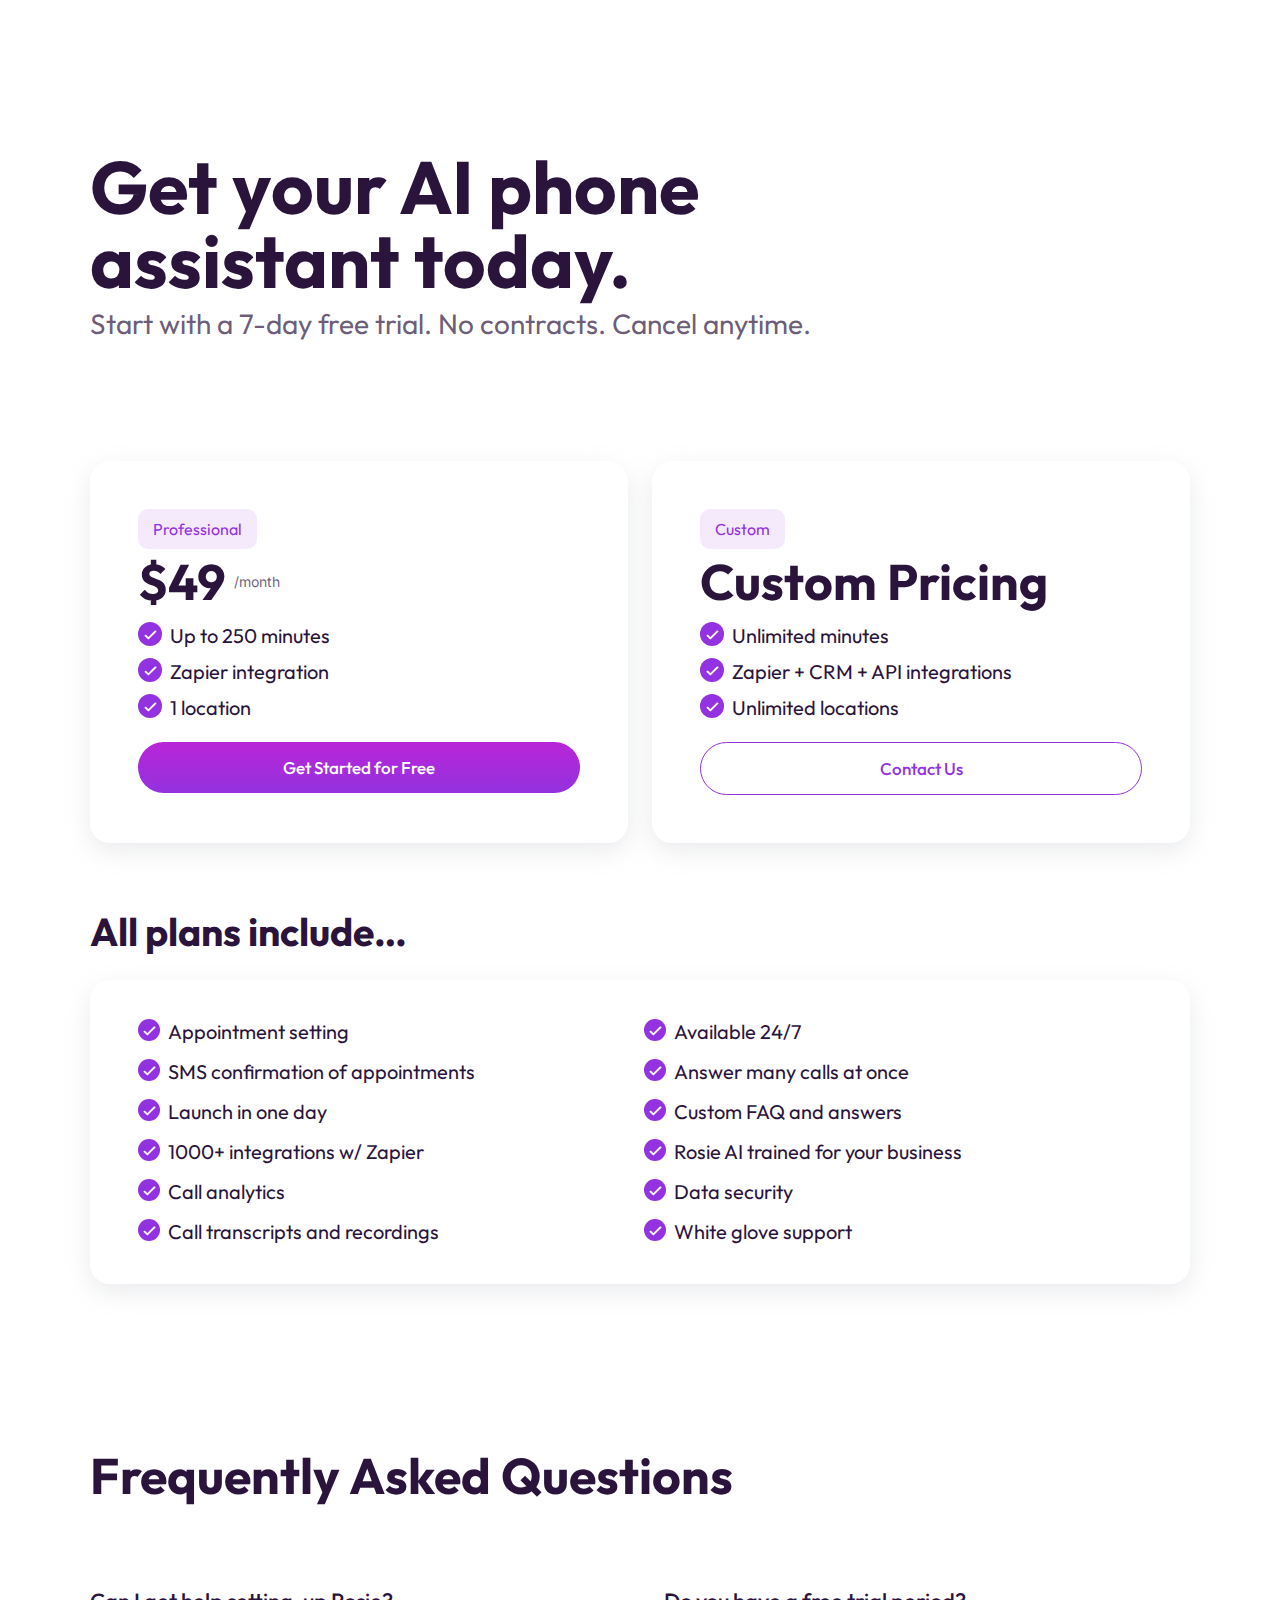
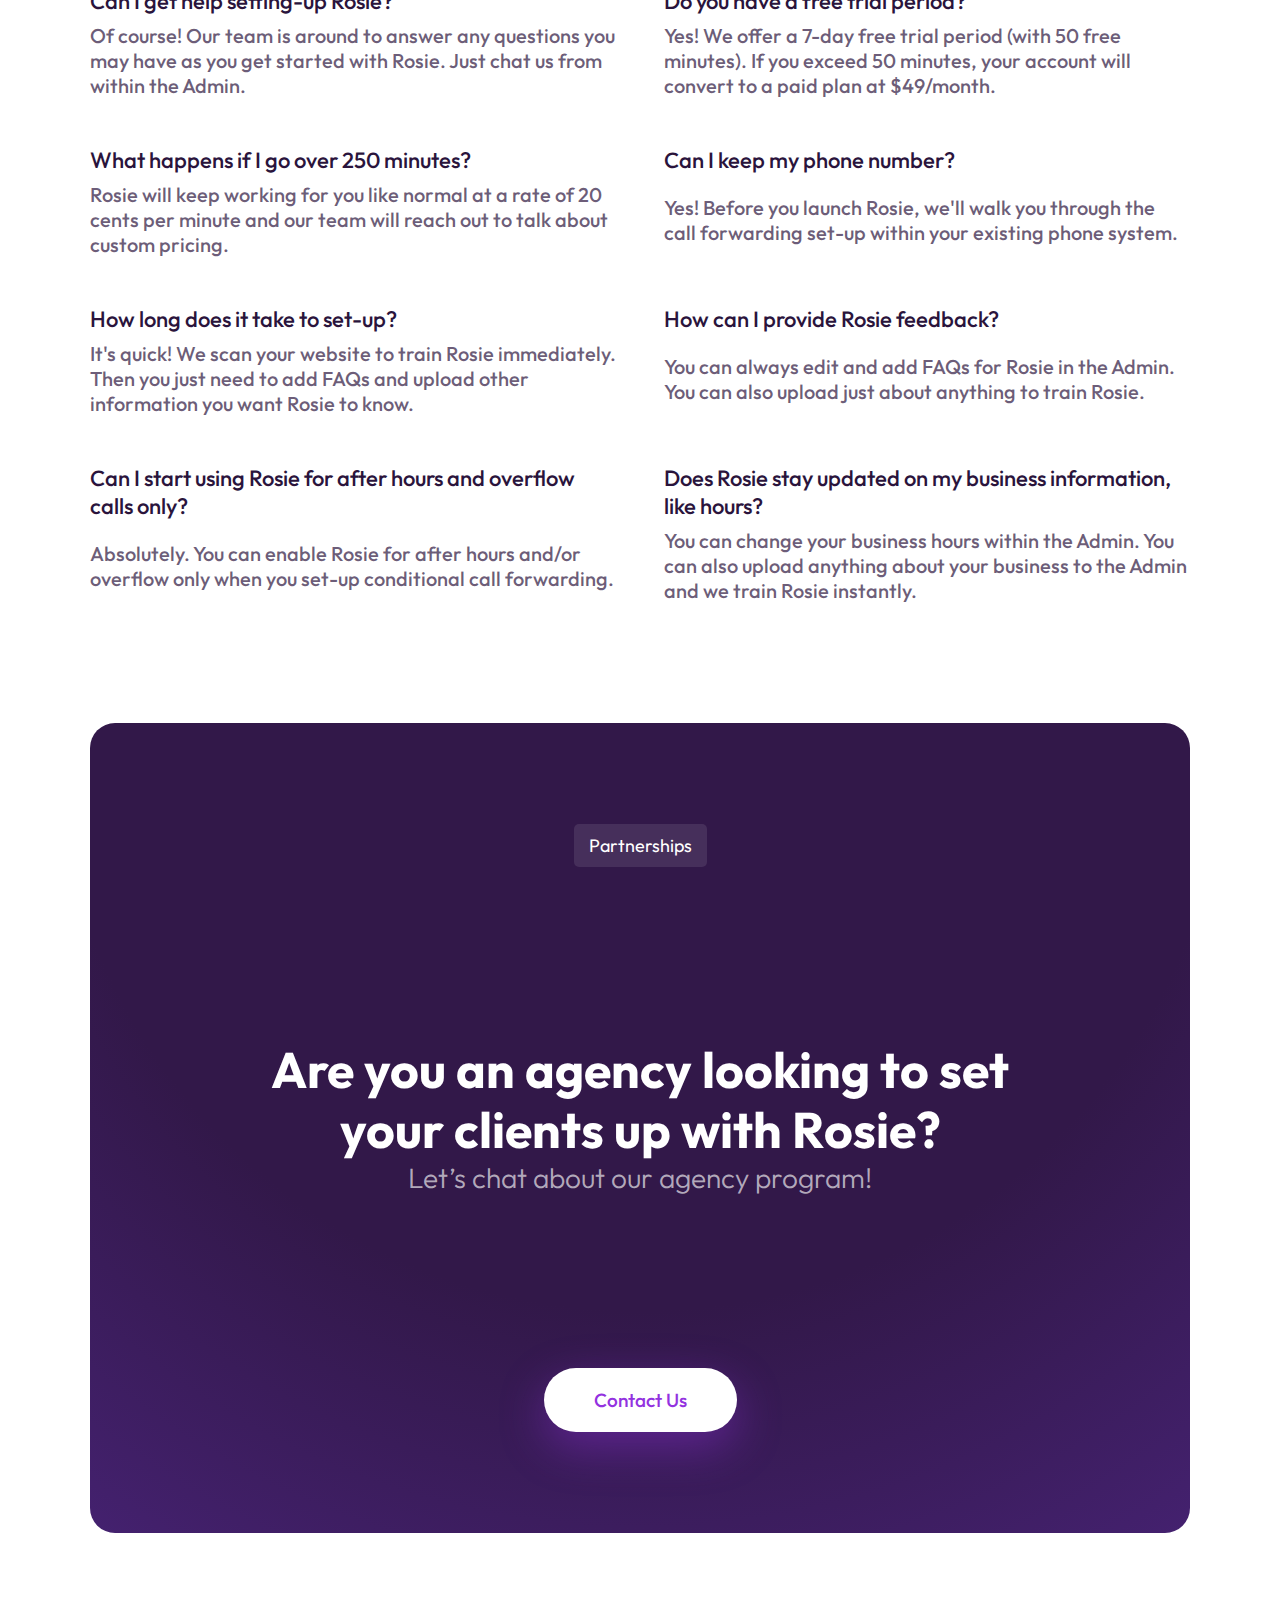
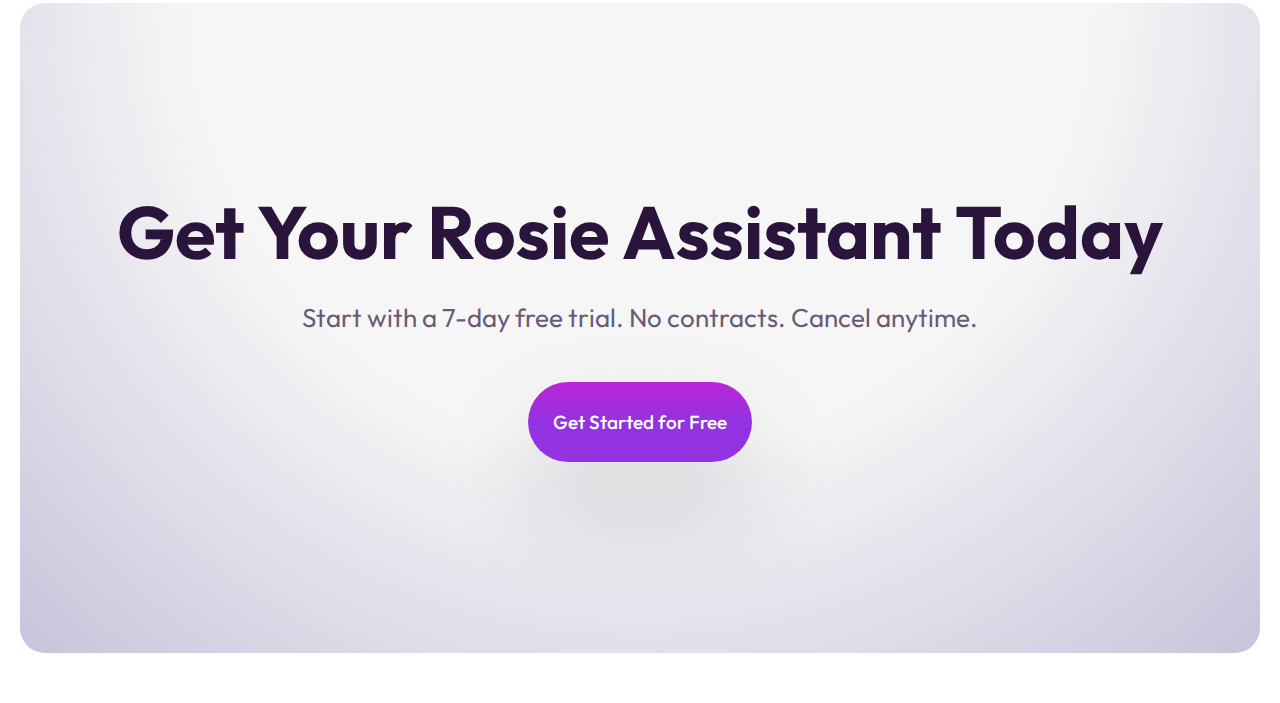
==== index.html @ 85107ce5 "first commit" ====
<!DOCTYPE html>
<html lang="en">
<head>
    <meta charset="UTF-8">
    <meta name="viewport" content="width=device-width, initial-scale=1.0">
    <title>Pricing — Rosie | AI Answering Service for Home Services and Small Businesses</title>
    <link rel="stylesheet" href="style.css">
   <link rel="preconnect" href="https://fonts.googleapis.com">
<link rel="preconnect" href="https://fonts.gstatic.com" crossorigin>
<link href="https://fonts.googleapis.com/css2?family=Inter:ital,opsz,wght@0,14..32,100..900;1,14..32,100..900&family=Outfit:wght@100..900&display=swap" rel="stylesheet">
  <link rel="stylesheet"
  href="https://unpkg.com/boxicons@latest/css/boxicons.min.css">
</head>
<body>
    <section class="section hero-section">
        <div><h3 >Get your AI phone assistant today.</h3>
        <p>Start with a 7-day free trial. No contracts. Cancel anytime.</p></div>
    </section>
    <section class="section pricing-section">
        <div class="price-card-container">
            <div class="price-card">
                <p class="card-title">Professional</p>
                <div class="price-amount">
                    <p>$49</p>
                    <p>/month</p>
                </div>
                <ul>
                    <li><i class='bx bx-check'></i>Up to 250 minutes</li>
                    <li><i class='bx bx-check'></i>Zapier integration</li>
                    <li><i class='bx bx-check'></i>1 location</li>
                   
                </ul>
                <a href="#" class="price-card-link1">Get Started for Free</a>
            </div>
            <div class="price-card">
                <p class="card-title">Custom</p>
                <div class="price-amount">
                    <p>Custom Pricing</p>
                    
                </div>
                <ul>
                    <li><i class='bx bx-check'></i>Unlimited minutes</li>
                    <li><i class='bx bx-check'></i>Zapier + CRM + API integrations</li>
                    <li><i class='bx bx-check'></i>Unlimited locations</li>
                   
                </ul>
                <a href="#" class="price-card-link2">Contact Us</a>
            </div>
        </div>
    </section>
    <!-- plans -->
     <section class="section plan-section">
         <div class="plan-container">
            <div class="plan-section-title">All plans include…</div>
         <div class="plan-section-list">
               <ul>
    <li><i class='bx bx-check'></i> Appointment setting</li>
    <li><i class='bx bx-check'></i> SMS confirmation of appointments</li>
    <li><i class='bx bx-check'></i> Launch in one day</li>
    <li><i class='bx bx-check'></i> 1000+ integrations w/ Zapier</li>
    <li><i class='bx bx-check'></i> Call analytics</li>
    <li><i class='bx bx-check'></i> Call transcripts and recordings</li>
</ul>
<ul>
    <li><i class='bx bx-check'></i> Available 24/7</li>
    <li><i class='bx bx-check'></i> Answer many calls at once</li>
    <li><i class='bx bx-check'></i> Custom FAQ and answers</li>
    <li><i class='bx bx-check'></i> Rosie AI trained for your business</li>
    <li><i class='bx bx-check'></i> Data security</li>
    <li><i class='bx bx-check'></i> White glove support</li>
</ul>
         </div>

        </div>
     </section>
     <!-- faqs -->
      <section class="section ">
        <div class="faq-section">
            <h4 class="faq-title">Frequently Asked Questions</h4>
            <div class="faq-container">
                <div class="faq">
    <h5>Can I get help setting-up Rosie?</h5>
    <p>Of course! Our team is around to answer any questions you may have as you get started with Rosie. Just chat us from within the Admin.</p>
</div>

<div class="faq">
    <h5>Do you have a free trial period?</h5>
    <p>Yes! We offer a 7-day free trial period (with 50 free minutes). If you exceed 50 minutes, your account will convert to a paid plan at $49/month.</p>
</div>

<div class="faq">
    <h5>What happens if I go over 250 minutes?</h5>
    <p>Rosie will keep working for you like normal at a rate of 20 cents per minute and our team will reach out to talk about custom pricing.</p>
</div>

<div class="faq">
    <h5>Can I keep my phone number?</h5>
    <p>Yes! Before you launch Rosie, we'll walk you through the call forwarding set-up within your existing phone system.</p>
</div>

<div class="faq">
    <h5>How long does it take to set-up?</h5>
    <p>It's quick! We scan your website to train Rosie immediately. Then you just need to add FAQs and upload other information you want Rosie to know.</p>
</div>

<div class="faq">
    <h5>How can I provide Rosie feedback?</h5>
    <p>You can always edit and add FAQs for Rosie in the Admin. You can also upload just about anything to train Rosie.</p>
</div>

<div class="faq">
    <h5>Can I start using Rosie for after hours and overflow calls only?</h5>
    <p>Absolutely. You can enable Rosie for after hours and/or overflow only when you set-up conditional call forwarding.</p>
</div>

<div class="faq">
    <h5>Does Rosie stay updated on my business information, like hours?</h5>
    <p>You can change your business hours within the Admin. You can also upload anything about your business to the Admin and we train Rosie instantly.</p>
</div>

            </div>
        </div>
      </section>
      <!-- partnership -->
       <section class="section partner-section">
        <div class="partner-container">
          
                <p class="partner-title">
                Partnerships
            </p>
           <div class="partner-headings"> <h5 class="partner-heading">Are you an agency looking to set your clients up with Rosie?</h5>
            <p class="partner-subheading">Let’s chat about our agency program!</p></div>
            <a href="#">Contact Us</a>
            

        </div>
       </section>
       <section class="calltoaction-section">
        <div>
            <h5>Get Your Rosie Assistant Today</h5>
            <p>Start with a 7-day free trial. No contracts. Cancel anytime.</p>
            <a href="#">Get Started for Free</a>
        </div>
       </section>
</body>
</html>
---- style.css ----
*{
    padding: 0;
    margin: 0;
    box-sizing: border-box;
     font-family: "Outfit", sans-serif;
}
a{
    text-decoration: none;
}
ul{
    list-style: none;
}
.section{
    max-width: 1280px;
    margin-inline: auto;
   
}
.hero-section div{
    padding: 100px 20px;
   
}
.hero-section h3{
    color: #2a143c;
    font-size: 44px;
     line-height: 1;
     
     
}
.hero-section p{
    color: #2b143db3;
    font-size: 28px;
}
.hero-section h3{
    max-width: 850px;
}
/* section2 */
.price-card-container{
    padding: 20px;
    display: grid;
    gap: 1.5rem;
}
.price-card{
    padding: 40px;
    background: white;
    border-radius: 20px;
   box-shadow: rgba(149, 157, 165, 0.2) 0px 8px 24px;
   transition: all 0.5s ease;
}
.price-card:hover{
    transform: translateY(-20px);
}
.card-title{
    color: #9332e0;
    font-size: 16px;
    padding: 10px 15px;
    background: #9332e01a;
    display: inline-block;
    border-radius: 10px;
}

.price-amount{
    display: flex;
    align-items: center;
    gap: 0.5rem;
    margin-block: 0.5rem;
    line-height: 1;
}
.price-amount p:first-of-type {
font-size: 50px;
color: #2a143c;
font-weight: bold;
}
.price-amount p:nth-of-type(2) {
font-size: 14px;
color: #2b143db3;
 font-family: "Inter", sans-serif;
}
.price-card ul{
    color: #2a143c;
    font-size: 20px;
    line-height: 1.8;
    margin-block: 0.7rem 1rem;
}
.price-card ul li,.plan-container ul li{
    display: flex;
    align-items: baseline;
    gap: 0.5rem;

}
.price-card ul .bx,.plan-container ul .bx{
    background-color: #9332e0;
    color: white;
    border-radius: 50%;
    padding: 2px;
   
}
.plan-container ul .bx{
    padding: 1px;
}
.price-card-link1{
    width: 100%;
    font-size: 17px;
    /* background: #9332e0; */
    color: white;
    display: block;
    padding: 15px 0px;
    border-radius: 50px;
    text-align: center;
    font-weight: 500;
    background: rgb(185,37,214);
background: linear-gradient( rgba(185,37,214,1) 0%, rgba(147,50,224,1) 100%);
}
.price-card-link2{
    width: 100%;
    font-size: 17px;
    color: #9332e0;
    background: transparent;
    display: block;
    padding: 15px 0px;
    border-radius: 50px;
    text-align: center;
    font-weight: 500;
    border: 1px solid #9332e0;
}
/* plan */
.plan-section{
color: #2a143c;
padding: 20px;
margin-block: 1.5rem;
}
.plan-section-list{
     padding: 30px;
    background: white;
    border-radius: 20px;
   box-shadow: rgba(149, 157, 165, 0.2) 0px 8px 24px;
}
.plan-section-title{
    font-size: 39px;
    
font-weight: bold;
}
.plan-section-list{
    font-size: 18px;
    line-height: normal;
    display: grid;
    gap: 0.5rem;
    margin-block: 1rem;
}
.plan-section-list ul{
    line-height: 2;
}
/* faq */
.faq-section{
    padding: 20px;
    margin-block: 1.5rem;
}
.faq-title{
     font-size: 38px;
     color: #2a143c;
font-weight: bold;
margin-block: 1rem;
}
.faq{
    display: grid;
    gap: 0.5rem;
    
   

}
.faq h5{
     font-size: 20px;
     color: #2a143c;
     font-weight: 500;
      
}
.faq p{
    font-size: 18px;
     color: #2b143db3;
     font-weight: 500;
}
.faq-container{
    display: grid;
    gap: 2rem;
}
/* patner */
.partner-section{
     padding: 20px;
    margin-block: 1.5rem;
}
.partner-container{
 /* background: linear-gradient(to top right,#44216F,#311A4F); */
 background: radial-gradient(circle at top, #36194D,#44216F);
 padding: 2rem;
 border-radius: 25px;
 display: grid;
 justify-content: center;
 align-items: center;
 text-align: center;
 gap: 1rem;
 min-height: 90vh;
 
}

.partner-title{
    font-size: 18px;
    color: white;
    background: #ffffff1a;
    padding: 10px 15px;
    border-radius: 5px;
    display: inline-block;
    justify-self: center;
    align-self: center;
    margin-bottom: 1.2rem;
}
.partner-heading{
    font-size: 38px;
    color: white;
    font-weight: bold;
    line-height: 1.2;
}
.partner-subheading{
    font-size: 28px;
    color: #ffffffA6;
    font-weight: 300;
}
.partner-container a{
    background: white;
    color: #9332e0;
    padding: 20px 50px;
    display: inline-block;
    border-radius: 50px;
      justify-self: center;
       margin-top: 1.2rem;
       font-size: 19px;
       font-weight: 500;
       align-self: center;
        box-shadow: 0 15px 45px #9232e06c;

}
.partner-headings{
    max-width: 800px;
    margin: 0 auto;
}

/* calltoaction-section */
.calltoaction-section{
    margin: 50px 20px;
    border-radius: 25px;
    background: linear-gradient(to bottom left, #f2f2f5  40%,#c8c8dc );
  

    min-height: 100vh;
    display: grid;
    place-items: center;
    text-align: center;
    padding-inline: 20px;
}
.calltoaction-section h5{
    font-size: 44px;
    font-weight: bold;
     color: #2a143c;
     line-height: 1;
}
.calltoaction-section p{
    font-size: 26px;
     color: #2b143db3;
     margin-block: 2rem 3rem;
}
.calltoaction-section a{
    font-size: 19px;
    color: white;
    display: inline-block;
    padding: 25px 25px;
    border-radius: 50px;
    text-align: center;
    font-weight: 500;
    background: rgb(185,37,214);
background: linear-gradient( rgba(185,37,214,1) 0%,rgba(147,50,224,1), rgba(147,50,224,1) 100%);
box-shadow: rgba(17, 12, 46, 0.15) 0px 48px 100px 0px;
}
@media screen and (min-width:768px){
    .hero-section h3{
    font-size: 60px;
    margin-bottom: 0.5rem;
   
     
}
.hero-section{
   
    
    display: flex;
    place-items: center;
}
.hero-section div{
     padding: 150px 90px 100px 90px;
}


.price-card-link1,.price-card-link2{
 padding: 15px 20px;
}
.plan-container ul{
    font-size: 20px;
}
.faq-title{
    font-size: 46px;
}
.faq h5{
    font-size: 22px;
}
.partner-container{
 background: radial-gradient(circle at top, #321849 60%,#44216F);
}
.partner-heading{
    font-size: 46px;
    
}
.calltoaction-section{
    min-height: 650px;
      background: radial-gradient(circle at top, #f6f6f6 50% ,#c6c4db );
}
.calltoaction-section h5{
    font-size: 60px;}

}
@media screen and (min-width:1024px){
    .hero-section h3{
    font-size: 74px;
     
}
.price-card-container{
    grid-template-columns: 1fr 1fr;
    padding: 20px 90px;
}
.price-card{
    padding: 3rem;
}
.plan-section-list{
    grid-template-columns: 1fr 1fr;
    margin-block: 1.5rem;
    line-height: 1.5;
    padding: 2rem 3rem;
}
.plan-section{
padding: 20px 90px;
}
.faq-container{
    grid-template-columns: 1fr 1fr;
    gap: 3rem;
}
.faq-section{
    padding: 20px 90px;
    margin-block: 5rem;
}
.faq-title{
    margin-bottom: 5rem;
    font-size: 50px;
}
.faq p{
    font-size: 20px;
}
.partner-section{
    padding: 20px 90px;
}
.partner-heading{
    font-size: 50px;
}
.calltoaction-section h5{
    font-size: 74px;}

    .calltoaction-section a{
        padding-block: 28px;
    }
}
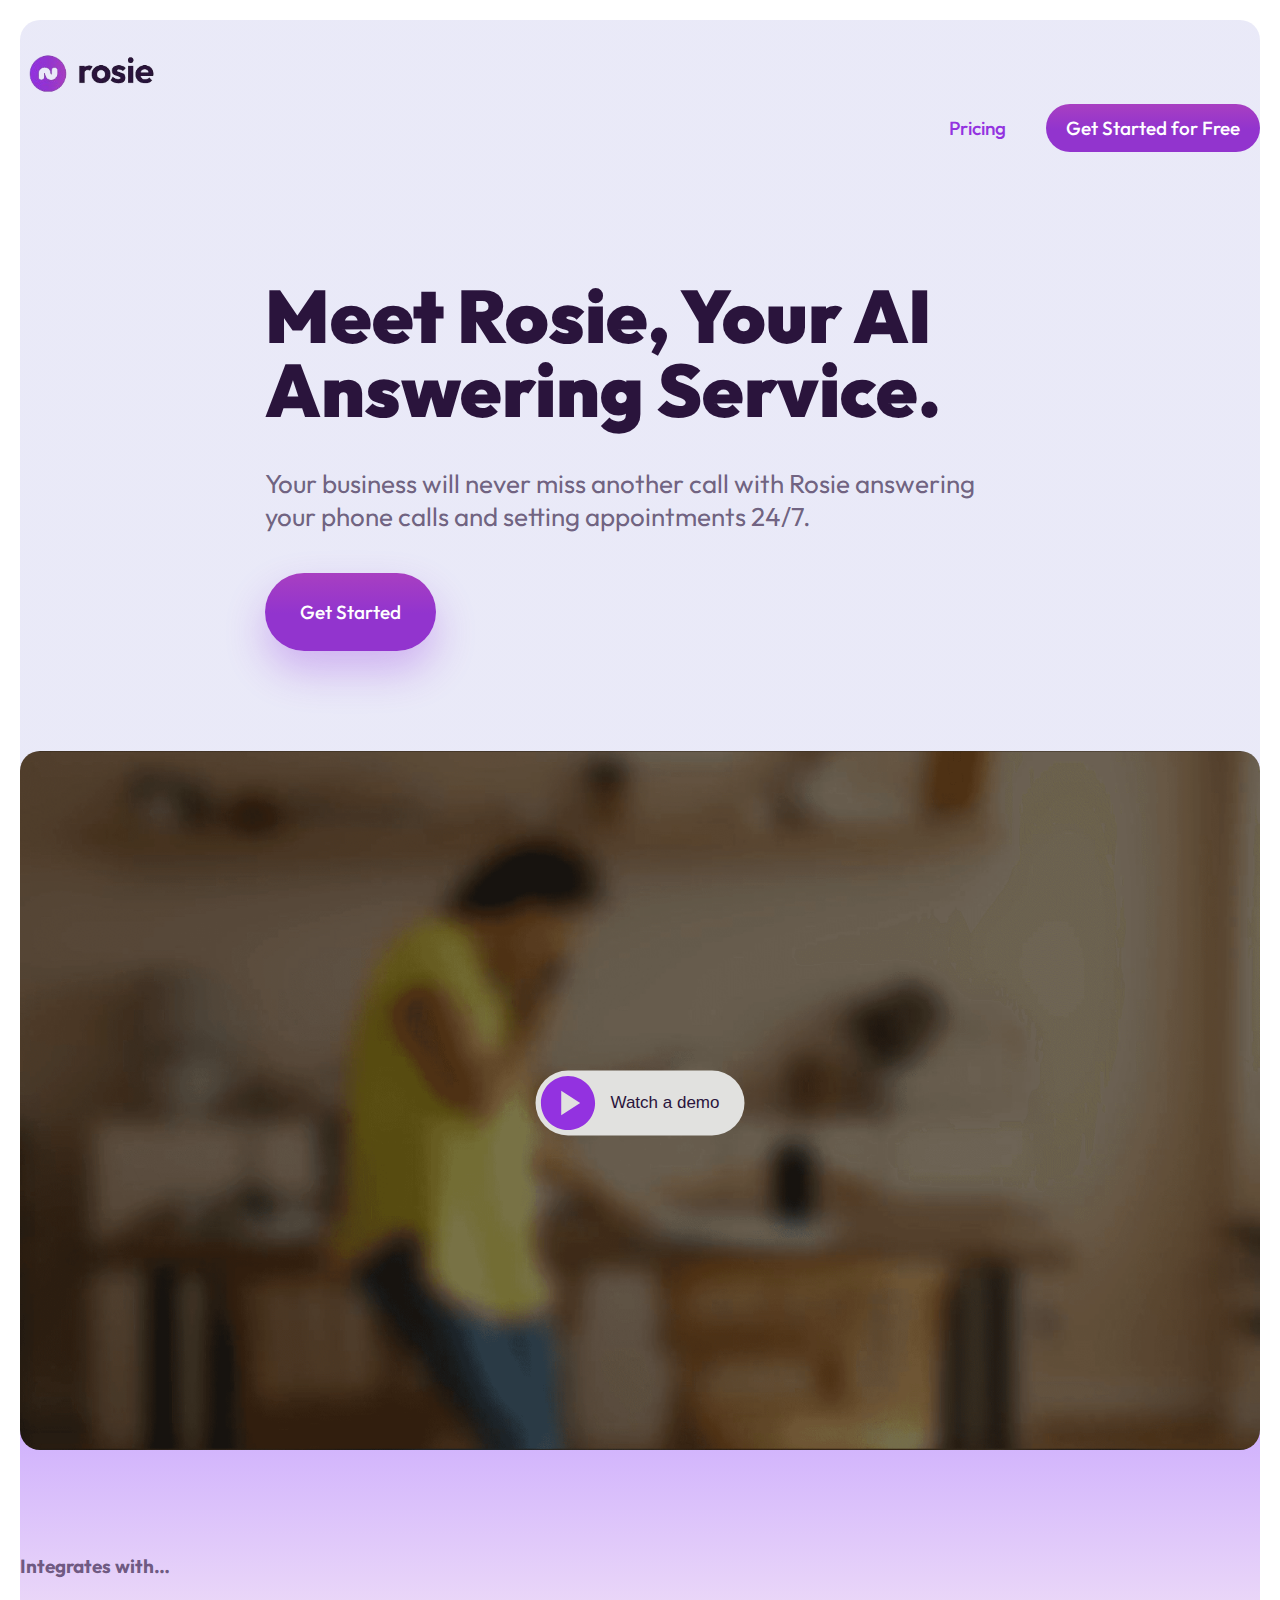
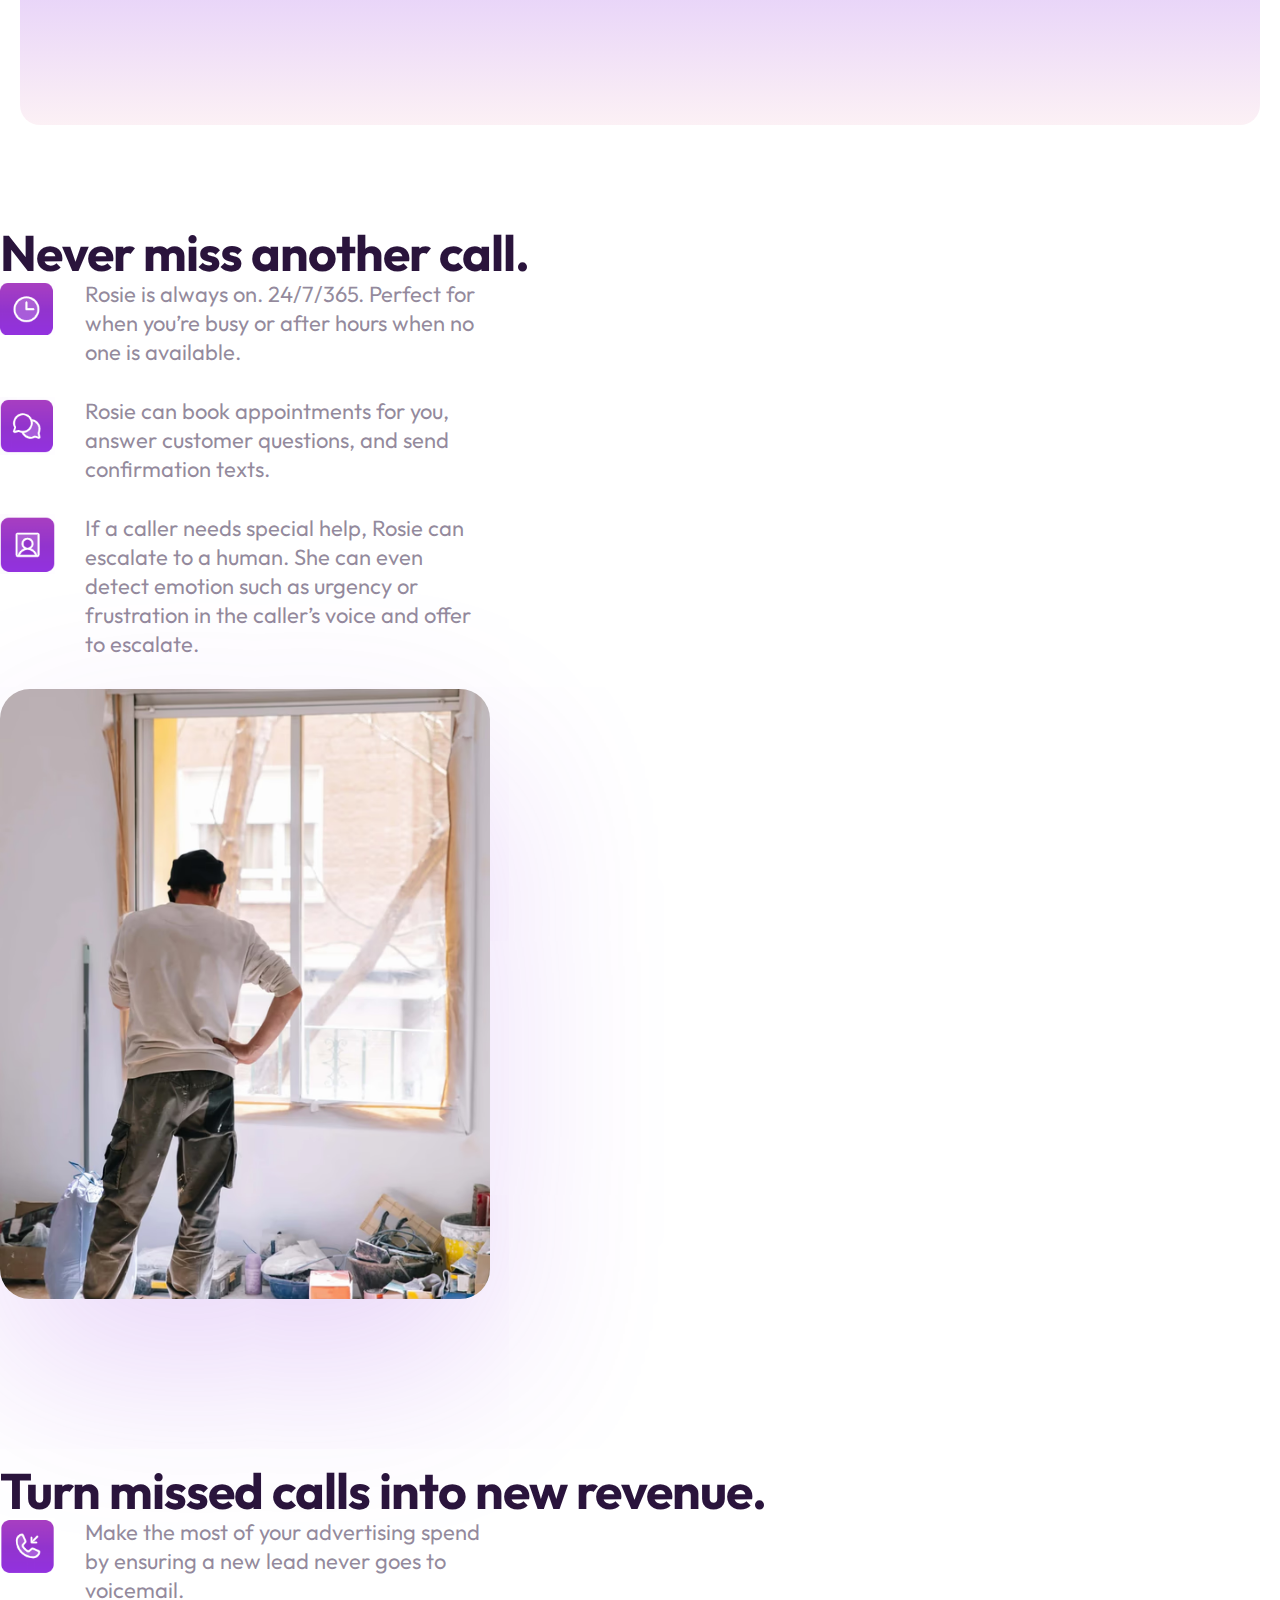
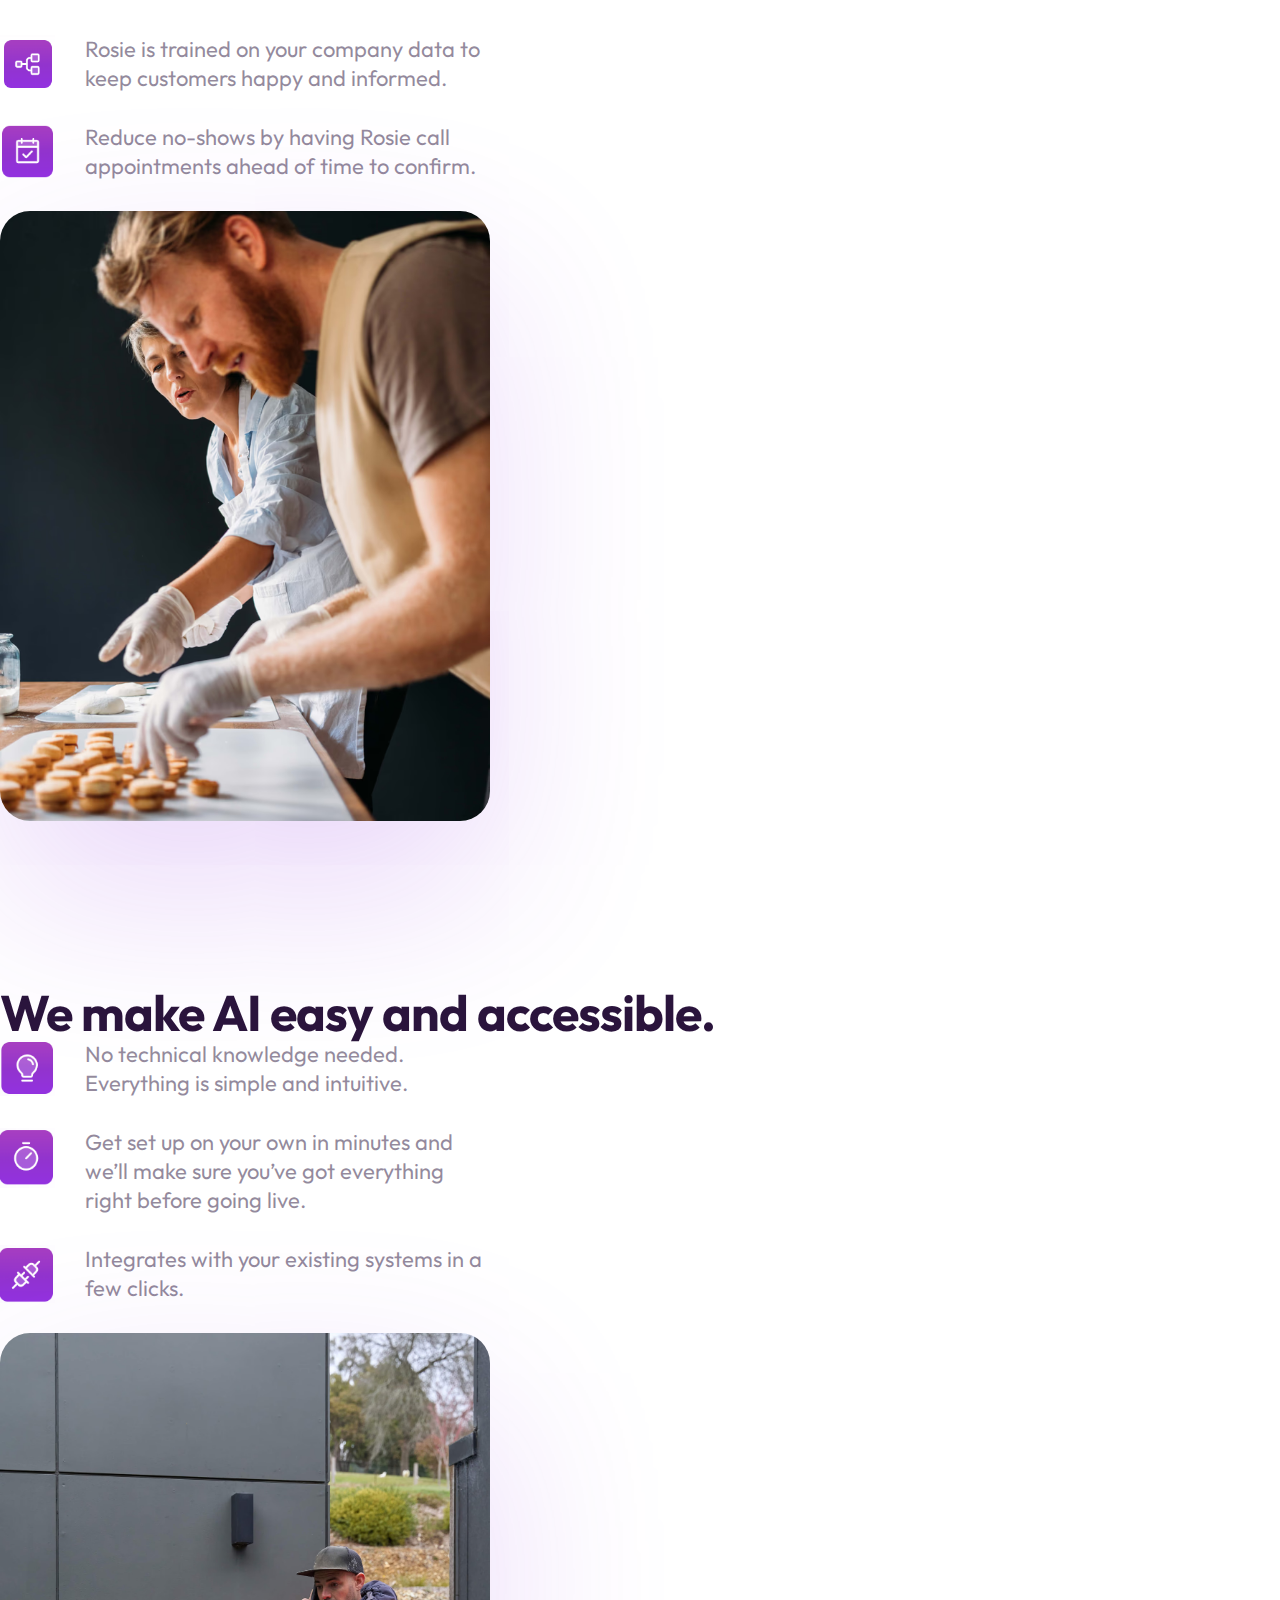
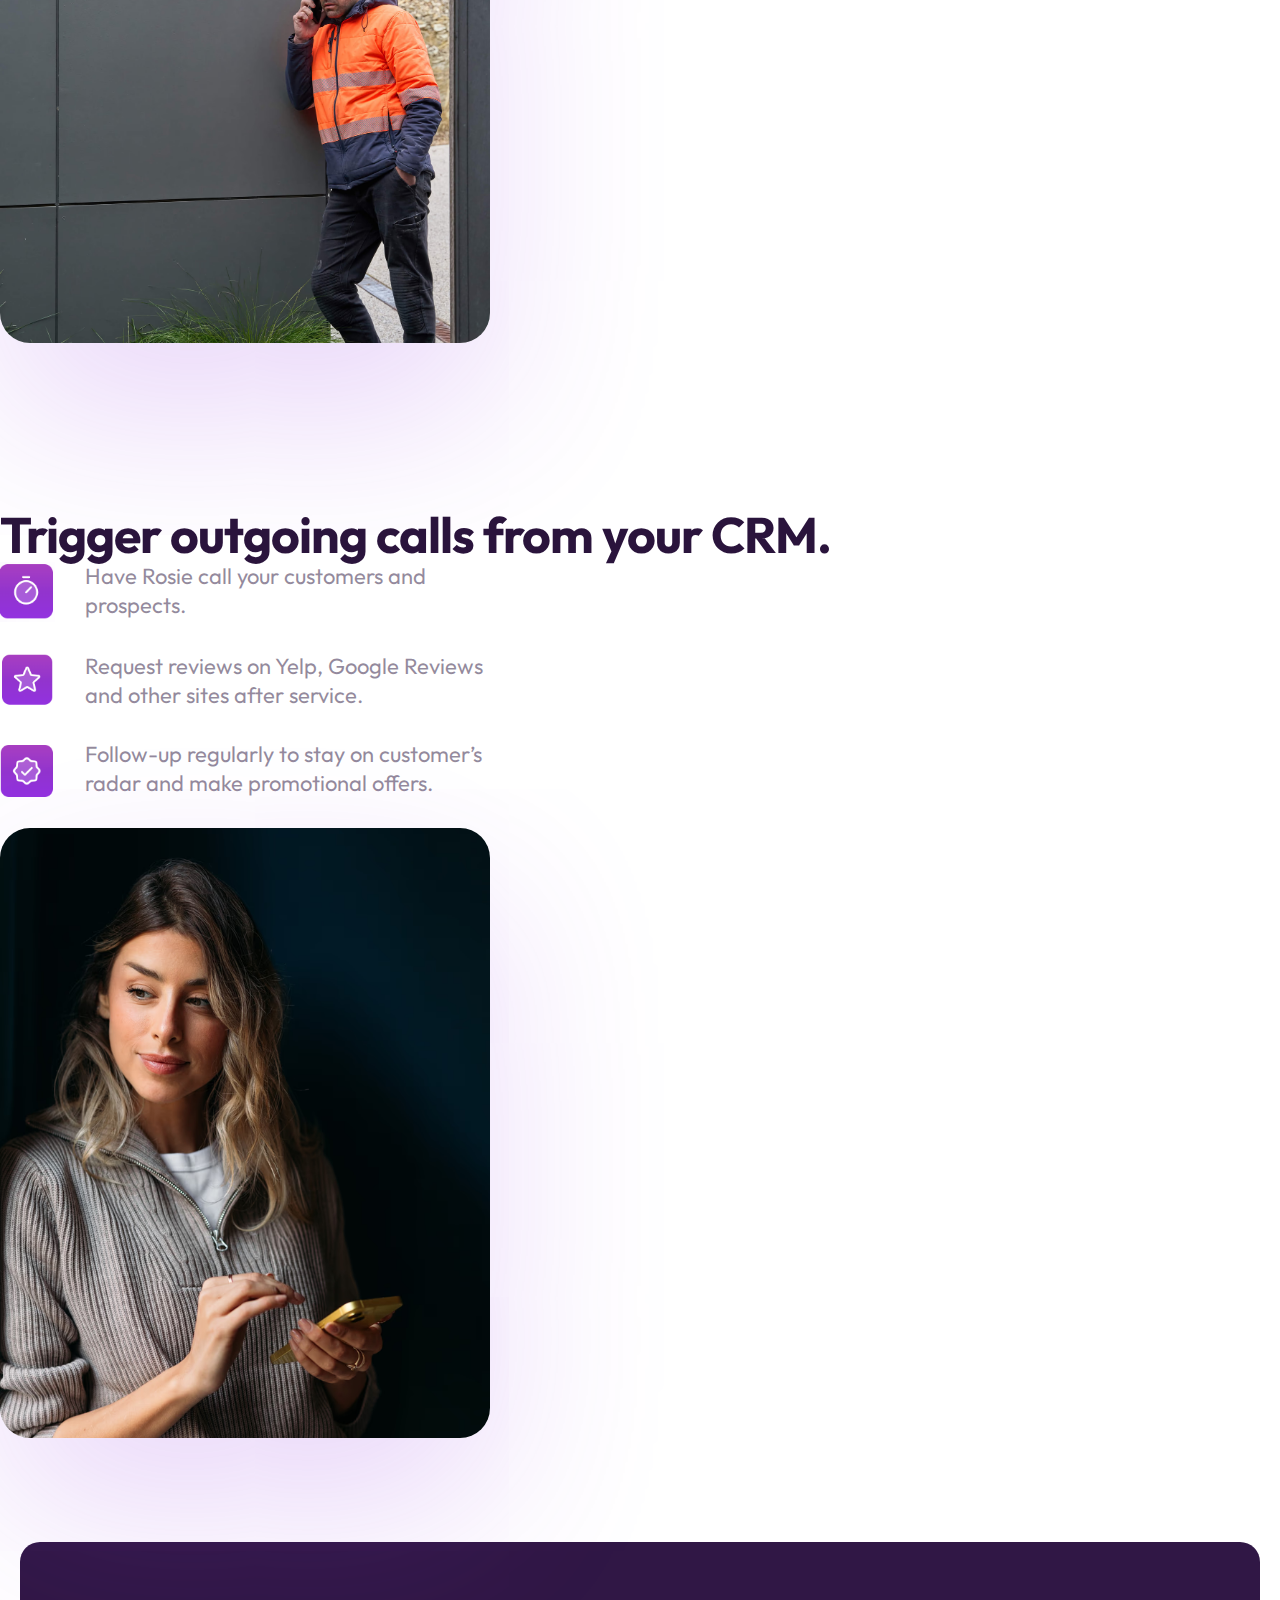
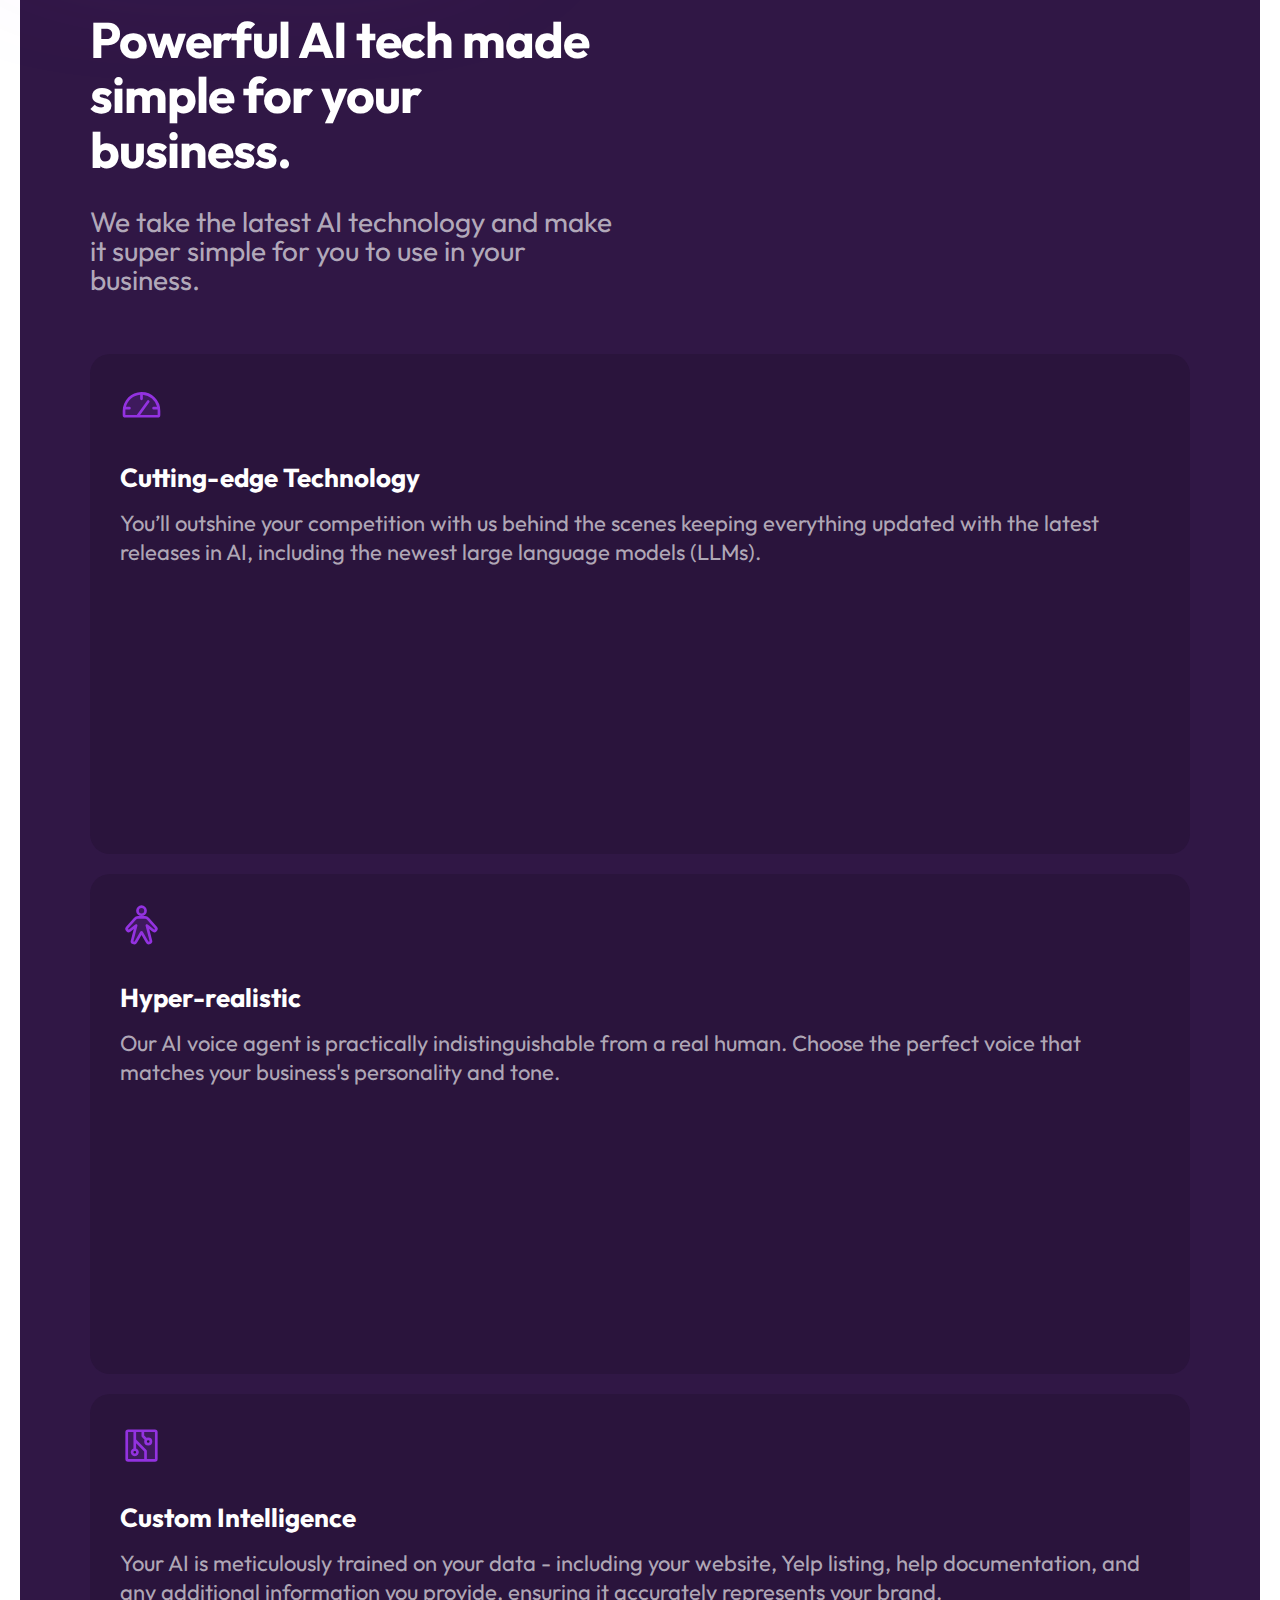
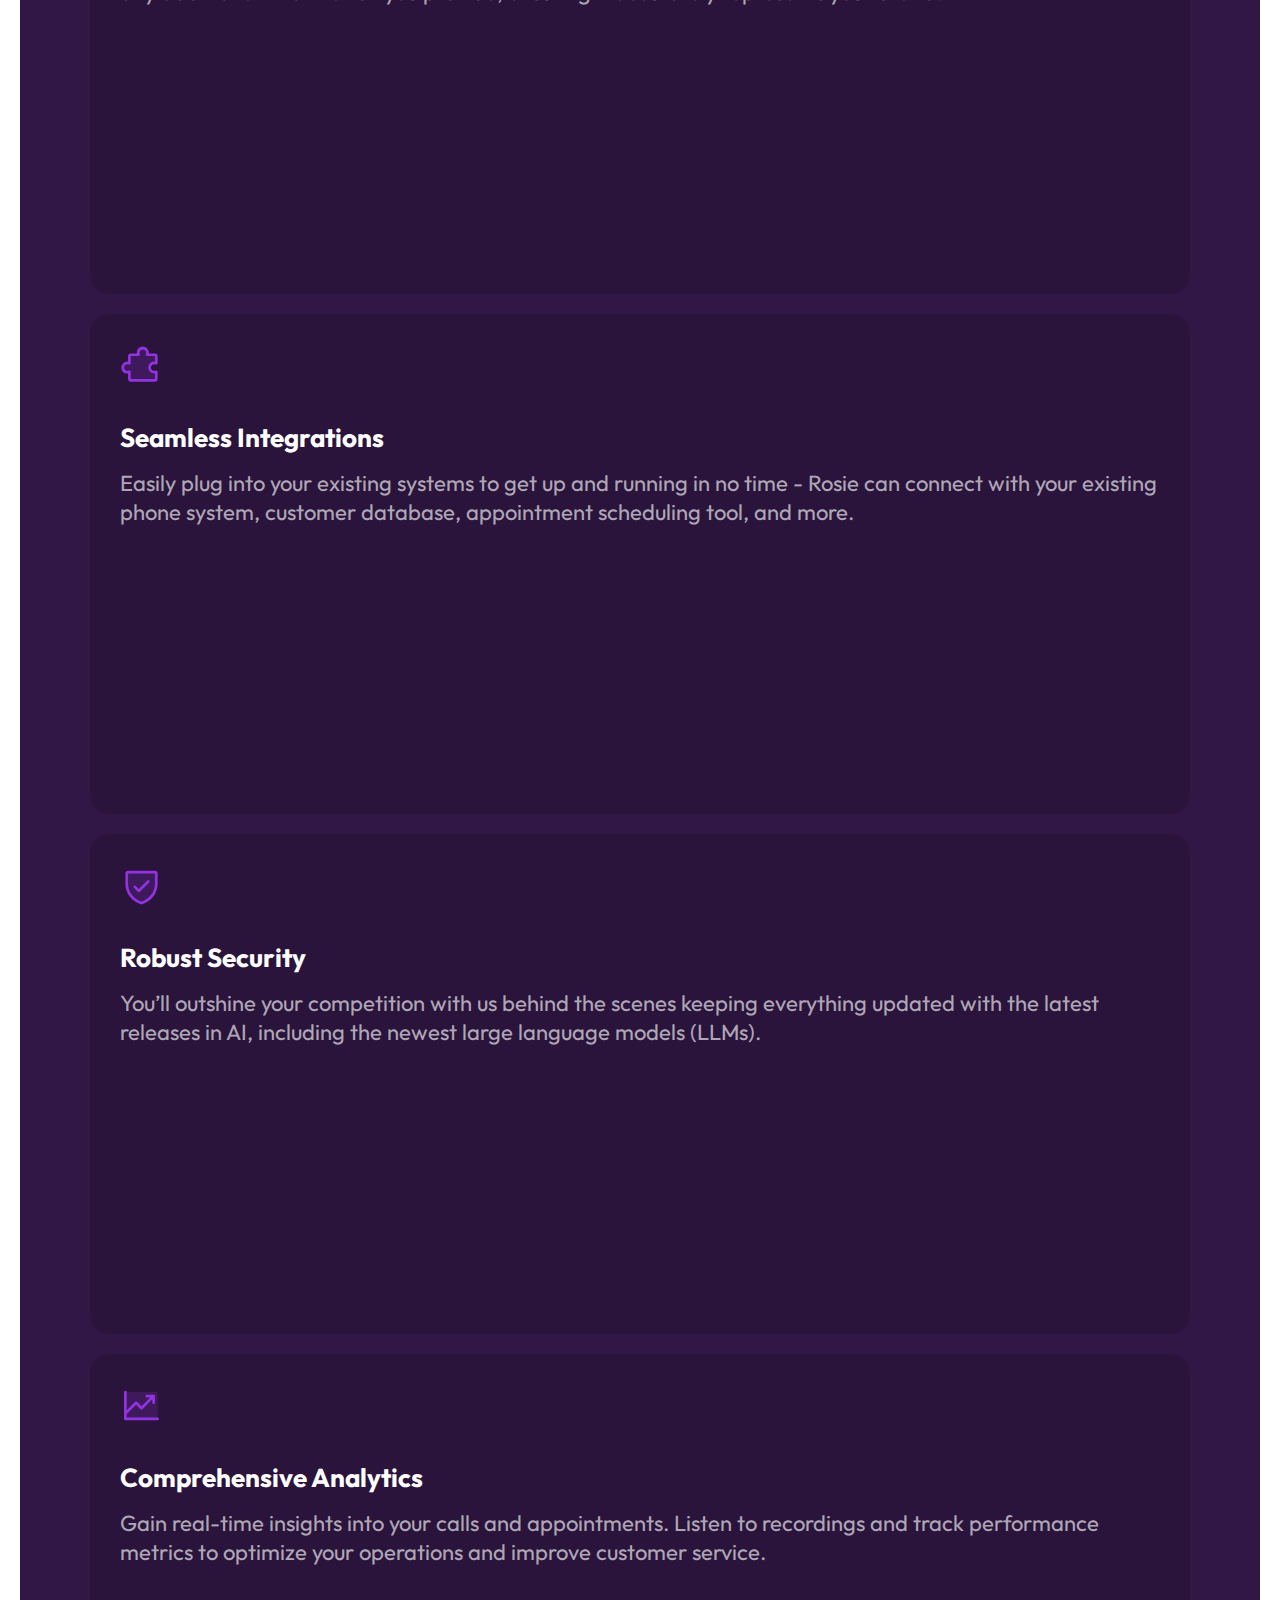
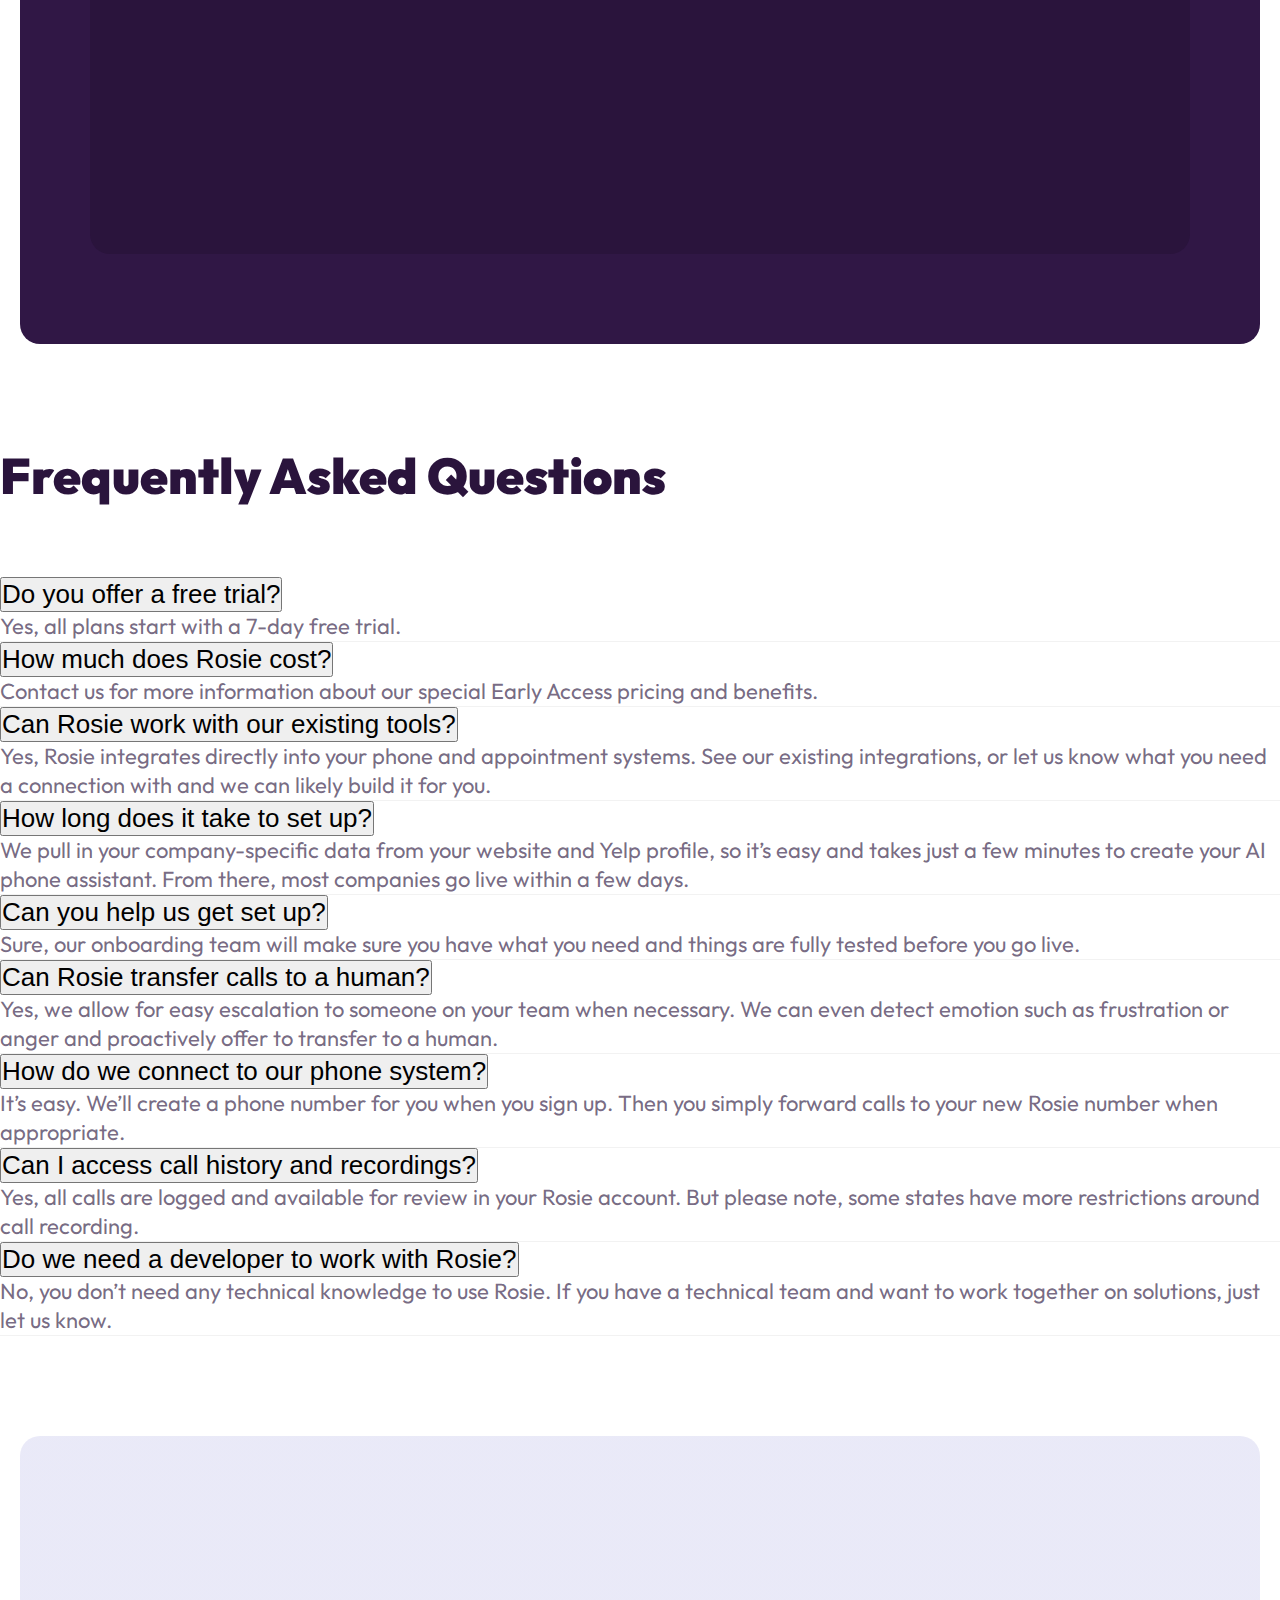
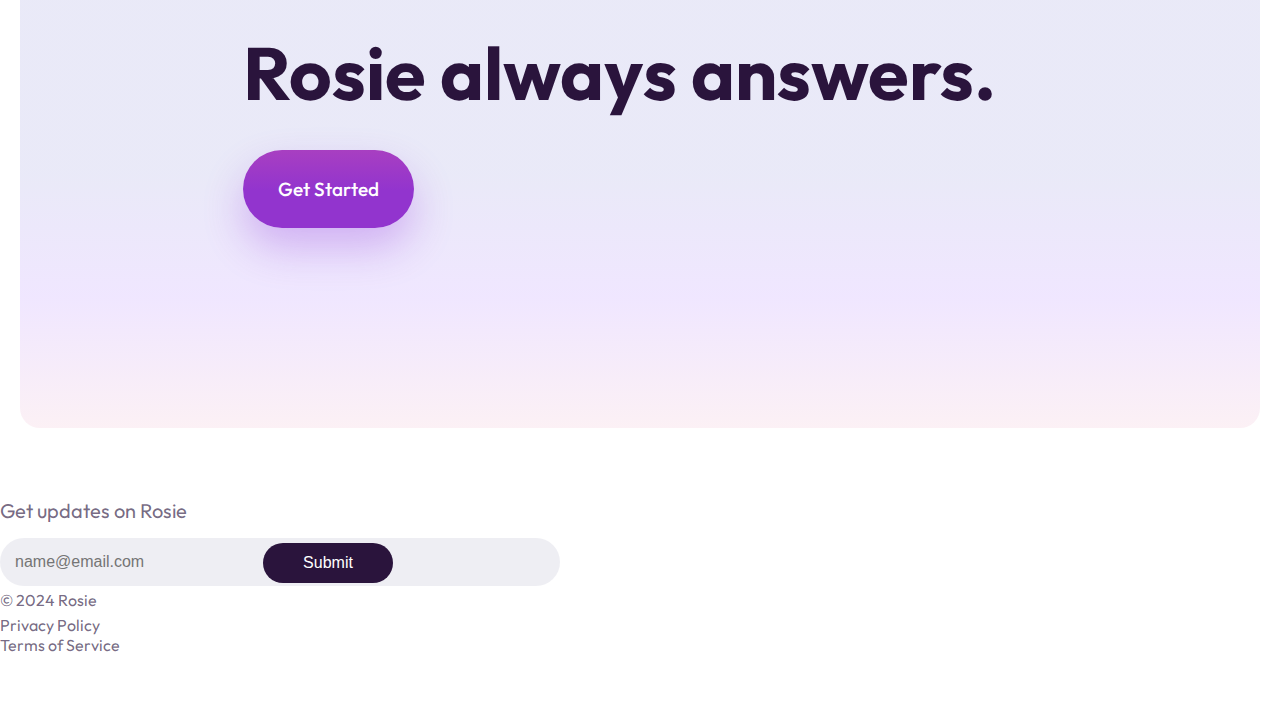
==== commit c866d3f6: "update" ====
--- a/index.html
+++ b/index.html
@@ -1,146 +1,488 @@
 <!DOCTYPE html>
 <html lang="en">
-<head>
-    <meta charset="UTF-8">
-    <meta name="viewport" content="width=device-width, initial-scale=1.0">
-    <title>Pricing — Rosie | AI Answering Service for Home Services and Small Businesses</title>
-    <link rel="stylesheet" href="style.css">
-   <link rel="preconnect" href="https://fonts.googleapis.com">
-<link rel="preconnect" href="https://fonts.gstatic.com" crossorigin>
-<link href="https://fonts.googleapis.com/css2?family=Inter:ital,opsz,wght@0,14..32,100..900;1,14..32,100..900&family=Outfit:wght@100..900&display=swap" rel="stylesheet">
-  <link rel="stylesheet"
-  href="https://unpkg.com/boxicons@latest/css/boxicons.min.css">
-</head>
-<body>
-    <section class="section hero-section">
-        <div><h3 >Get your AI phone assistant today.</h3>
-        <p>Start with a 7-day free trial. No contracts. Cancel anytime.</p></div>
-    </section>
-    <section class="section pricing-section">
-        <div class="price-card-container">
-            <div class="price-card">
-                <p class="card-title">Professional</p>
-                <div class="price-amount">
-                    <p>$49</p>
-                    <p>/month</p>
-                </div>
-                <ul>
-                    <li><i class='bx bx-check'></i>Up to 250 minutes</li>
-                    <li><i class='bx bx-check'></i>Zapier integration</li>
-                    <li><i class='bx bx-check'></i>1 location</li>
-                   
+  <head>
+    <meta charset="UTF-8" />
+    <meta name="viewport" content="width=device-width, initial-scale=1.0" />
+    <link rel="icon" type="image/x-icon" href="images/favicon.PNG">
+    <link
+      href="https://cdn.jsdelivr.net/npm/bootstrap@5.0.2/dist/css/bootstrap.min.css"
+      rel="stylesheet"
+      integrity="sha384-EVSTQN3/azprG1Anm3QDgpJLIm9Nao0Yz1ztcQTwFspd3yD65VohhpuuCOmLASjC"
+      crossorigin="anonymous"
+    />
+    <link rel="stylesheet" href="css/style.css" />
+    <title>Rosie | AI Answering Service for Home Services and Small Businesses</title>
+  </head>
+  <body>
+    <div class="fixed-header">
+      <nav class="navbar">
+        <div class="col-md-6">
+          <div class="siteLogo navLogo">
+           <a href="./index.html"><img src="images/sitelogo.png" alt="" width="98" /></a>
+          </div>
+        </div>
+        <div class="col-md-6 header-links">
+          <div class="pricing-btn text-end">
+            <a href="./pricing.html">Pricing</a>
+          </div>
+          <div class="site-btn text-end">
+            <a href="#">Get Started</a>
+          </div>
+
+        </div>
+    </nav>
+    </div>
+    <section class="container-fluid top-sec">
+      <div class="top-bg">
+        <div class="container p-0">
+          <nav class="navbar">
+              <div class="col-sm-6 col-6">
+                <div class="siteLogo">
+                  <img src="images/sitelogo.png" alt="" width="142" />
+                </div>
+              </div>
+              <div class="col-md-6 header-links">
+                <div class="pricing-btn text-end hero-price-btn">
+            <a href="./pricing.html">Pricing</a>
+          </div>
+                <div class="site-btn text-end d-none-mbl">
+                  <a href="#">Get Started for Free</a>
+                </div>
+              </div>
+          </nav>
+          <div class="hero-section">
+            <div class="container">
+              <div class="hero-content text-center">
+                <h1>Meet Rosie, Your AI Answering Service.</h1>
+                <p>
+                  Your business will never miss another call with Rosie
+                  answering your phone calls and setting appointments 24/7.
+                </p>
+                <div class="site-btn">
+                  <a href="#">Get Started</a>
+                </div>
+              </div>
+                <div class="video">
+                    <button class="play-btn" id="playButton">
+                        <img src="images/play.svg" alt=""> <span>Watch a demo</span>
+                    </button>
+                    <video id="myVideo"  class="hide-controls">
+                        <source src="https://framerusercontent.com/assets/e9J0P46aApGJQrQbkOigLf6jek.mp4" type="video/mp4">
+                        Your browser does not support HTML video.
+                        </video>
+<img id="endImage" src="images/EHppm5H2HRSbMxFCOt5LWUPuVI.png" style="display: none;" alt="End Image" class="ig">
+                </div>
+                <div class="slider row">
+                    <div class="col-md-2">
+                        <h3>Integrates with…</h3>
+                    </div>
+                    <div class="col-md-10">
+                        <div class="tickerwrapper marquee">
+                            <ul class='list p-0'>
+                                <li class='listitem'>
+                                    <img src="images/b0cEkgAP5VeBGbv7oY3osgZR6A.avif" alt="">
+                                </li>
+                                <li class='listitem'>
+                                  <img src="images/cCUXDWPeCvZRFhu954iyM8dqQ.avif" alt="">
+                              </li>
+                              <li class='listitem'>
+                                <img src="images/mVnMxTyEgMKXze7Xf6tWEgptUTk.avif" alt="">
+                            </li>
+                            <li class='listitem'>
+                              <img src="images/N6DAe7gtwvzMCp8WnIoNtWYs.avif" alt="">
+                          </li>
+                          <li class='listitem'>
+                            <img src="images/RcNgakm7XB1VEtS3em9s2S6Gc.avif" alt="">
+                        </li>
+                        <li class='listitem'>
+                          <img src="images/gost.avif" alt="">
+                      </li>
+                            </ul>
+                        </div>
+                    </div>
+                </div>
+          </div>
+      </div>
+    </section>
+    <section class="img-box ptb-100">
+        <div class="container">
+            <div class="row rimg-lcont align-items-center">
+                <div class="col-md-6">
+                    <h2>Never miss another call.</h2>
+                    <ul class="cont-list p-0 mt-5">
+                        <li><img src="images/clock.PNG" alt=""><span>Rosie is always on. 24/7/365. Perfect for when you’re busy or after hours when no one is available.</span></li>
+                        <li><img src="images/msg.PNG" alt=""><span>Rosie can book appointments for you, answer customer questions, and send confirmation texts.
+                        </span></li>
+                        <li><img src="images/user.PNG" alt=""><span>If a caller needs special help, Rosie can escalate to a human. She can even detect emotion such as urgency or frustration in the caller’s voice and offer to escalate.
+                        </span></li>
+                    </ul>
+                </div>
+                <div class="col-md-6">
+                    <div class="img-box-right">
+                        <img src="images/man.avif" alt="" class="img-fluid">
+                    </div>
+                </div>
+            </div>
+        </div>
+    </section>
+    <section class="img-box ptb-100">
+        <div class="container">
+            <div class="row lcont-rimg align-items-center">
+                <div class="col-md-6">
+                    <h2>Turn missed calls into new revenue.</h2>
+                    <ul class="cont-list p-0 mt-5">
+                        <li><img src="images/call.png" alt=""><span>Make the most of your advertising spend by ensuring a new lead never goes to voicemail.</span></li>
+                        <li><img src="images/send.PNG" alt=""><span>Rosie is trained on your company data to keep customers happy and informed.
+                        </span></li>
+                        <li><img src="images/calender.PNG" alt=""><span>Reduce no-shows by having Rosie call appointments ahead of time to confirm.
+                        </span></li>
+                    </ul>
+                </div>
+                <div class="col-md-6">
+                    <div class="img-box-right">
+                        <img src="images/img1avif.avif" alt="" class="img-fluid">
+                    </div>
+                </div>
+            </div>
+        </div>
+    </section>
+    <section class="img-box ptb-100">
+        <div class="container">
+            <div class="row rimg-lcont align-items-center">
+                <div class="col-md-6">
+                    <h2>We make AI easy and accessible. </h2>
+                    <ul class="cont-list p-0 mt-5">
+                        <li><img src="images/bulb.PNG" alt=""><span>No technical knowledge needed. Everything is simple and intuitive.
+                        </span></li>
+                        <li><img src="images/clock2.PNG" alt=""><span>Get set up on your own in minutes and we’ll make sure you’ve got everything right before going live.
+                        </span></li>
+                        <li><img src="images/integrate.PNG" alt=""><span>Integrates with your existing systems in a few clicks.
+                        </span></li>
+                    </ul>
+                </div>
+                <div class="col-md-6">
+                    <div class="img-box-right">
+                        <img src="images/cap-man.avif" alt="" class="img-fluid">
+                    </div>
+                </div>
+            </div>
+        </div>
+    </section>
+    <section class="img-box ptb-100">
+        <div class="container">
+            <div class="row lcont-rimg align-items-center">
+                <div class="col-md-6">
+                    <h2>Trigger outgoing calls from your CRM.</h2>
+                    <ul class="cont-list p-0 mt-5">
+                        <li><img src="images/clock2.PNG" alt=""><span>Have Rosie call your customers and prospects.</span></li>
+                        <li><img src="images/star.PNG" alt=""><span>Request reviews on Yelp, Google Reviews and other sites after service.
+                        </span></li>
+                        <li><img src="images/follow.PNG" alt=""><span>Follow-up regularly to stay on customer’s radar and make promotional offers.
+                        </span></li>
+                    </ul>
+                </div>
+                <div class="col-md-6">
+                    <div class="img-box-right">
+                        <img src="images/girl.avif" alt="" class="img-fluid">
+                    </div>
+                </div>
+            </div>
+        </div>
+    </section>
+    <section class="feature-sec">
+        <div class="purple-bg">
+            <div class="max-wid">
+                <h2 class="text-white">Powerful AI tech made simple for your business.</h2>
+                <p>We take the latest AI technology and make it super simple for you to use in your business.</p>
+            </div>
+            <div class="row mt-60">
+                <div class="col-xl-4 col-lg-6">
+                    <div class="feature-card">
+                        <img src="images/svgviewer-output.svg" alt="">
+                        <h3>Cutting-edge Technology</h3>
+                        <p>You’ll outshine your competition with us behind the scenes keeping everything updated with the latest releases in AI, including the newest large language models (LLMs).</p>
+                    </div>
+                </div>
+                <div class="col-xl-4 col-lg-6">
+                    <div class="feature-card">
+                        <img src="images/svgviewer-output (1).svg" alt="">
+                        <h3>Hyper-realistic </h3>
+                        <p>Our AI voice agent is practically indistinguishable from a real human. Choose the perfect voice that matches your business's personality and tone.</p>
+                    </div>
+                </div>
+                <div class="col-xl-4 col-lg-6">
+                    <div class="feature-card">
+                        <img src="images/svgviewer-output (2).svg" alt="">
+                        <h3>Custom Intelligence</h3>
+                        <p>Your AI is meticulously trained on your data - including your website, Yelp listing, help documentation, and any additional information you provide, ensuring it accurately represents your brand.</p>
+                    </div>
+                </div>
+                <div class="col-xl-4 col-lg-6">
+                    <div class="feature-card">
+                        <img src="images/svgviewer-output (3).svg" alt="">
+                        <h3>
+                            Seamless Integrations</h3>
+                        <p>Easily plug into your existing systems to get up and running in no time - Rosie can connect with your existing phone system, customer database, appointment scheduling tool, and more.</p>
+                    </div>
+                </div>
+                <div class="col-xl-4 col-lg-6">
+                    <div class="feature-card">
+                        <img src="images/svgviewer-output (4).svg" alt="">
+                        <h3>
+                            Robust Security</h3>
+                        <p>You’ll outshine your competition with us behind the scenes keeping everything updated with the latest releases in AI, including the newest large language models (LLMs).</p>
+                    </div>
+                </div>
+                <div class="col-xl-4 col-lg-6">
+                    <div class="feature-card">
+                        <img src="images/svgviewer-output (5).svg" alt="">
+                        <h3>Comprehensive Analytics</h3>
+                        <p>
+                            Gain real-time insights into your calls and appointments. Listen to recordings and track performance metrics to optimize your operations and improve customer service.</p>
+                    </div>
+                </div>
+            </div>
+        </div>
+    </section>
+    <!--Faq  -->
+    <section class="faq ptb-100">
+        <div class="container">
+            <h2 class="title">Frequently Asked Questions</h2>
+       
+    <div class="accordion" id="accordionExample">
+        <div class="accordion-item">
+          <h2 class="accordion-header" id="headingOne">
+            <button class="accordion-button collapsed" type="button" data-bs-toggle="collapse" data-bs-target="#collapseOne" aria-expanded="true" aria-controls="collapseOne">
+                Do you offer a free trial?
+            </button>
+          </h2>
+          <div id="collapseOne" class="accordion-collapse collapse" aria-labelledby="headingOne" data-bs-parent="#accordionExample">
+            <div class="accordion-body">
+                Yes, all plans start with a 7-day free trial.
+            </div>
+          </div>
+        </div>
+        <div class="accordion-item">
+          <h2 class="accordion-header" id="headingTwo">
+            <button class="accordion-button collapsed" type="button" data-bs-toggle="collapse" data-bs-target="#collapseTwo" aria-expanded="false" aria-controls="collapseTwo">
+                How much does Rosie cost?
+            </button>
+          </h2>
+          <div id="collapseTwo" class="accordion-collapse collapse" aria-labelledby="headingTwo" data-bs-parent="#accordionExample">
+            <div class="accordion-body">
+                Contact us for more information about our special Early Access pricing and benefits.
+            </div>
+          </div>
+        </div>
+        <div class="accordion-item">
+          <h2 class="accordion-header" id="headingThree">
+            <button class="accordion-button collapsed" type="button" data-bs-toggle="collapse" data-bs-target="#collapseThree" aria-expanded="false" aria-controls="collapseThree">
+                Can Rosie work with our existing tools?
+            </button>
+          </h2>
+          <div id="collapseThree" class="accordion-collapse collapse" aria-labelledby="headingThree" data-bs-parent="#accordionExample">
+            <div class="accordion-body">
+                Yes, Rosie integrates directly into your phone and appointment systems. See our existing integrations, or let us know what you need a connection with and we can likely build it for you.
+            </div>
+          </div>
+        </div>
+        <div class="accordion-item">
+            <h2 class="accordion-header" id="headingFour">
+              <button class="accordion-button collapsed" type="button" data-bs-toggle="collapse" data-bs-target="#collapseFour" aria-expanded="false" aria-controls="collapseThree">
+                How long does it take to set up?
+              </button>
+            </h2>
+            <div id="collapseFour" class="accordion-collapse collapse" aria-labelledby="headingThree" data-bs-parent="#accordionExample">
+              <div class="accordion-body">
+                We pull in your company-specific data from your website and Yelp profile, so it’s easy and takes just a few minutes to create your AI phone assistant. From there, most companies go live within a few days.
+              </div>
+            </div>
+          </div>
+          <div class="accordion-item">
+            <h2 class="accordion-header" id="headingFive">
+              <button class="accordion-button collapsed" type="button" data-bs-toggle="collapse" data-bs-target="#collapseFive" aria-expanded="false" aria-controls="collapseThree">
+                Can you help us get set up?
+              </button>
+            </h2>
+            <div id="collapseFive" class="accordion-collapse collapse" aria-labelledby="headingThree" data-bs-parent="#accordionExample">
+              <div class="accordion-body">
+                Sure, our onboarding team will make sure you have what you need and things are fully tested before you go live.
+              </div>
+            </div>
+          </div>
+          <div class="accordion-item">
+            <h2 class="accordion-header" id="headingSix">
+              <button class="accordion-button collapsed" type="button" data-bs-toggle="collapse" data-bs-target="#collapseSix" aria-expanded="false" aria-controls="collapseThree">
+                Can Rosie transfer calls to a human?
+              </button>
+            </h2>
+            <div id="collapseSix" class="accordion-collapse collapse" aria-labelledby="headingThree" data-bs-parent="#accordionExample">
+              <div class="accordion-body">
+                Yes, we allow for easy escalation to someone on your team when necessary. We can even detect emotion such as frustration or anger and proactively offer to transfer to a human.
+              </div>
+            </div>
+          </div>
+          <div class="accordion-item">
+            <h2 class="accordion-header" id="headingSeven">
+              <button class="accordion-button collapsed" type="button" data-bs-toggle="collapse" data-bs-target="#collapseSeven" aria-expanded="false" aria-controls="collapseThree">
+                How do we connect to our phone system?
+              </button>
+            </h2>
+            <div id="collapseSeven" class="accordion-collapse collapse" aria-labelledby="headingThree" data-bs-parent="#accordionExample">
+              <div class="accordion-body">
+                It’s easy. We’ll create a phone number for you when you sign up. Then you simply forward calls to your new Rosie number when appropriate.
+              </div>
+            </div>
+          </div>
+          <div class="accordion-item">
+            <h2 class="accordion-header" id="headingEight">
+              <button class="accordion-button collapsed" type="button" data-bs-toggle="collapse" data-bs-target="#collapseEight" aria-expanded="false" aria-controls="collapseThree">
+                Can I access call history and recordings?
+              </button>
+            </h2>
+            <div id="collapseEight" class="accordion-collapse collapse" aria-labelledby="headingThree" data-bs-parent="#accordionExample">
+              <div class="accordion-body">
+                Yes, all calls are logged and available for review in your Rosie account. But please note, some states have more restrictions around call recording.
+              </div>
+            </div>
+          </div>
+          <div class="accordion-item">
+            <h2 class="accordion-header" id="headingNine">
+              <button class="accordion-button collapsed" type="button" data-bs-toggle="collapse" data-bs-target="#collapseNine" aria-expanded="false" aria-controls="collapseThree">
+                Do we need a developer to work with Rosie?
+              </button>
+            </h2>
+            <div id="collapseNine" class="accordion-collapse collapse" aria-labelledby="headingThree" data-bs-parent="#accordionExample">
+              <div class="accordion-body">
+                No, you don’t need any technical knowledge to use Rosie. If you have a technical team and want to work together on solutions, just let us know.
+              </div>
+            </div>
+          </div>
+      </div>
+    </div>
+</section>
+<section class="container-fluid top-sec">
+    <div class="bottom-bg">
+      <div class="container">
+        <div class="hero-section">
+          <div class="container">
+            <div class="hero-content text-center">
+              <h1>Rosie always answers.</h1>
+              <div class="site-btn">
+                <a href="#">Get Started</a>
+              </div>
+            </div>
+        </div>
+    </div>
+  </section>
+  <footer>
+    <div class="container">
+        <div class="row">
+            <div class="col-md-6">
+                <h4>Get updates on Rosie</h4>
+                <form action="">
+                    <input type="email" placeholder="name@email.com" class="field">
+                    <input type="submit" class="submit">
+                </form>
+            </div>
+            <div class="col-md-6 text-end ">
+                <p>© 2024 Rosie </p>
+                <ul class="d-flex gap-10 p-0 justify-right">
+                    <li><a href="#">Privacy Policy</a></li>
+                    <li><a href="#">Terms of Service</a></li>
                 </ul>
-                <a href="#" class="price-card-link1">Get Started for Free</a>
-            </div>
-            <div class="price-card">
-                <p class="card-title">Custom</p>
-                <div class="price-amount">
-                    <p>Custom Pricing</p>
-                    
-                </div>
-                <ul>
-                    <li><i class='bx bx-check'></i>Unlimited minutes</li>
-                    <li><i class='bx bx-check'></i>Zapier + CRM + API integrations</li>
-                    <li><i class='bx bx-check'></i>Unlimited locations</li>
-                   
-                </ul>
-                <a href="#" class="price-card-link2">Contact Us</a>
-            </div>
-        </div>
-    </section>
-    <!-- plans -->
-     <section class="section plan-section">
-         <div class="plan-container">
-            <div class="plan-section-title">All plans include…</div>
-         <div class="plan-section-list">
-               <ul>
-    <li><i class='bx bx-check'></i> Appointment setting</li>
-    <li><i class='bx bx-check'></i> SMS confirmation of appointments</li>
-    <li><i class='bx bx-check'></i> Launch in one day</li>
-    <li><i class='bx bx-check'></i> 1000+ integrations w/ Zapier</li>
-    <li><i class='bx bx-check'></i> Call analytics</li>
-    <li><i class='bx bx-check'></i> Call transcripts and recordings</li>
-</ul>
-<ul>
-    <li><i class='bx bx-check'></i> Available 24/7</li>
-    <li><i class='bx bx-check'></i> Answer many calls at once</li>
-    <li><i class='bx bx-check'></i> Custom FAQ and answers</li>
-    <li><i class='bx bx-check'></i> Rosie AI trained for your business</li>
-    <li><i class='bx bx-check'></i> Data security</li>
-    <li><i class='bx bx-check'></i> White glove support</li>
-</ul>
-         </div>
-
-        </div>
-     </section>
-     <!-- faqs -->
-      <section class="section ">
-        <div class="faq-section">
-            <h4 class="faq-title">Frequently Asked Questions</h4>
-            <div class="faq-container">
-                <div class="faq">
-    <h5>Can I get help setting-up Rosie?</h5>
-    <p>Of course! Our team is around to answer any questions you may have as you get started with Rosie. Just chat us from within the Admin.</p>
-</div>
-
-<div class="faq">
-    <h5>Do you have a free trial period?</h5>
-    <p>Yes! We offer a 7-day free trial period (with 50 free minutes). If you exceed 50 minutes, your account will convert to a paid plan at $49/month.</p>
-</div>
-
-<div class="faq">
-    <h5>What happens if I go over 250 minutes?</h5>
-    <p>Rosie will keep working for you like normal at a rate of 20 cents per minute and our team will reach out to talk about custom pricing.</p>
-</div>
-
-<div class="faq">
-    <h5>Can I keep my phone number?</h5>
-    <p>Yes! Before you launch Rosie, we'll walk you through the call forwarding set-up within your existing phone system.</p>
-</div>
-
-<div class="faq">
-    <h5>How long does it take to set-up?</h5>
-    <p>It's quick! We scan your website to train Rosie immediately. Then you just need to add FAQs and upload other information you want Rosie to know.</p>
-</div>
-
-<div class="faq">
-    <h5>How can I provide Rosie feedback?</h5>
-    <p>You can always edit and add FAQs for Rosie in the Admin. You can also upload just about anything to train Rosie.</p>
-</div>
-
-<div class="faq">
-    <h5>Can I start using Rosie for after hours and overflow calls only?</h5>
-    <p>Absolutely. You can enable Rosie for after hours and/or overflow only when you set-up conditional call forwarding.</p>
-</div>
-
-<div class="faq">
-    <h5>Does Rosie stay updated on my business information, like hours?</h5>
-    <p>You can change your business hours within the Admin. You can also upload anything about your business to the Admin and we train Rosie instantly.</p>
-</div>
-
-            </div>
-        </div>
-      </section>
-      <!-- partnership -->
-       <section class="section partner-section">
-        <div class="partner-container">
-          
-                <p class="partner-title">
-                Partnerships
-            </p>
-           <div class="partner-headings"> <h5 class="partner-heading">Are you an agency looking to set your clients up with Rosie?</h5>
-            <p class="partner-subheading">Let’s chat about our agency program!</p></div>
-            <a href="#">Contact Us</a>
-            
-
-        </div>
-       </section>
-       <section class="calltoaction-section">
-        <div>
-            <h5>Get Your Rosie Assistant Today</h5>
-            <p>Start with a 7-day free trial. No contracts. Cancel anytime.</p>
-            <a href="#">Get Started for Free</a>
-        </div>
-       </section>
-</body>
-</html>+            </div>
+        </div>
+    </div>
+  </footer>
+    <script src="https://cdnjs.cloudflare.com/ajax/libs/jquery/3.7.1/jquery.min.js"></script>
+    <script
+      src="https://cdn.jsdelivr.net/npm/@popperjs/core@2.9.2/dist/umd/popper.min.js"></script>
+    <script
+      src="https://cdn.jsdelivr.net/npm/bootstrap@5.0.2/dist/js/bootstrap.min.js"></script>
+    <!-- <script src="https://cdnjs.cloudflare.com/ajax/libs/gsap/latest/TweenMax.min.js"></script> -->
+     <script src="js/jquery.marquee.min.js"></script>
+    <script>
+      $('.marquee').marquee({
+            speed: 80,
+            gap: 70,
+            delayBeforeStart: 100,
+            direction: 'left',
+            duplicated: true,
+            pauseOnHover: false
+          });
+    </script>
+    <script>
+ $(document).ready(function() {
+    // Hide the video and show the image initially
+    $('#myVideo').hide();
+    $('#endImage').show();
+
+    // Button click event handler
+    $('#playButton').on('click', function() {
+        $(this).hide(); // Hide the play button
+
+        // Hide the image and show the video
+        $('#endImage').hide();
+        $('#myVideo').show();
+
+        var video = document.getElementById('myVideo');
+
+        // Show video controls
+        video.controls = true;
+        video.classList.remove('hide-controls');
+
+        // Play the video
+        video.play();
+    });
+
+    // Event listener for when the video ends
+    $('#myVideo').on('ended', function() {
+        var video = document.getElementById('myVideo');
+        
+        // Rewind the video to the beginning
+        video.currentTime = 0;
+        
+        // Play the video again
+        video.play();
+    });
+});
+
+
+    </script>
+    <script>
+      $(document).ready(function() {
+    var header = $('.fixed-header');
+    var headerOffset = header.offset().top; // Initial position of the header
+    
+    $(window).scroll(function() {
+        if ($(window).scrollTop() > headerOffset + 200) {
+            header.addClass('scrolled');
+        } else {
+            header.removeClass('scrolled');
+        }
+    });
+});
+    </script>
+    <script>
+    document.addEventListener("DOMContentLoaded", function() {
+  const getStartedLink = document.querySelector(".site-btn a");
+
+  function updateButtonText() {
+    if (window.innerWidth > 769) {
+      getStartedLink.textContent = "Get Started for Free";
+    } else {
+      getStartedLink.textContent = "Get Started";
+    }
+  }
+
+  // Call the function on initial load
+  updateButtonText();
+
+  // Add event listener to handle window resizing
+  window.addEventListener("resize", updateButtonText);
+});
+
+  </script>
+  </body>
+</html>
--- a/css/style.css
+++ b/css/style.css
@@ -0,0 +1,857 @@
+
+@import url('https://fonts.googleapis.com/css2?family=Outfit:wght@100..900&display=swap');
+
+*{
+    margin: 0;
+    padding: 0;
+}
+body{
+    font-family: "Outfit", sans-serif;
+    
+}
+a,a:hover{
+    text-decoration: none;
+    
+}
+ul{
+    list-style: none;
+}
+
+h1,h2,h3,h4{
+    color: rgb(42, 20, 60);
+}
+p{
+    color: rgba(42, 20, 60, 0.65);
+    font-weight: 400;
+    line-height: 29px;
+}
+.top-sec{
+    padding: 20px;
+}
+.top-bg{
+    background: linear-gradient(180deg, rgb(102 102 204 / 14%) 57%, rgb(137 65 255 / 50%) 78%, rgb(241 190 210 / 22%) 100%);
+    border-radius: 20px;
+}
+.site-btn a{
+    background: linear-gradient(180deg, rgb(168, 63, 193) 0%, rgb(146, 52, 206) 52.25225225225225%);
+    display: inline-block;
+    border-radius: 50px;
+    font-size: 17px;
+    text-decoration: none;
+    padding: 12px ;
+    color: #fff;
+    font-size: 19px;
+    font-weight: 500;
+}
+.navbar{
+    padding: 27px 0;
+   
+}
+.hero-content{
+    max-width: 750px;
+    margin: 100px auto;
+    display: flex;
+    flex-direction: column;
+    gap:40px;
+}
+.hero-content h1{
+    font-size: 74px;
+    line-height: 74px;
+    font-weight: 900;
+}
+.bottom-bg .hero-content h1{
+    font-weight: 700;
+}
+.hero-content p{
+    font-size: 26px;
+    line-height: 33px;
+}
+.hero-content .site-btn a{
+    border-radius: 80px;
+    box-shadow: rgba(147, 50, 224, 0.3) 0px 20px 40px 0px;
+   padding: 27.25px 35px;
+}
+.video{
+
+    margin: 0 0px 100px;
+}
+video{
+    width: 100%;
+    border-radius: 20px;
+}
+.tickerwrapper{
+    overflow: hidden;
+    white-space: nowrap;
+    opacity: .65;
+}
+.tickerwrapper ul{
+    display: inline-block;
+}
+.tickerwrapper ul li{
+    display: inline-block;
+    margin-right: 70px;
+}
+.tickerwrapper ul{
+    opacity: .65;
+}
+.img-box-right{
+    
+    max-width: 490px;
+}
+.img-box-right img{
+    height: 610px;
+    border-radius: 30px;
+    width: 100%;
+    margin-left: auto;
+    box-shadow: rgba(147, 50, 224, 0.2) 0px 70px 180px 0px;
+    opacity: 1;
+    object-fit: cover;
+}
+.img-box h2,.purple-bg h2{
+    font-size: 50px;
+    font-weight: 700;
+    letter-spacing: -1px;
+    line-height: 55px;
+}
+.img-box ul li{
+    font-size: 22px;
+    line-height: 29px;
+    display: flex;
+    list-style: none;
+    color: #2a143c80;
+    align-items: start;
+    gap: 30px;
+    margin-bottom: 30px;
+}
+.img-box ul li img{
+    width: 55px;
+}
+.cont-list{
+    max-width: 490px;
+}
+.ptb-100{
+    padding: 80px 0;
+}
+.rimg-lcont{
+    flex-direction: row-reverse;
+}
+.text-white{
+    color: #fff;
+}
+.slider h3{
+    font-size: 19px;
+    line-height: 25px;
+    color:#2a143ca6
+
+}
+.slider{
+    align-items: center;
+    padding-bottom: 100px;
+}
+.feature-sec{
+    padding: 20px;
+}
+.purple-bg{
+    background-color: #301745;
+    border-radius: 20px;
+}
+.purple-bg{
+    padding: 70px;
+}
+.max-wid{
+    max-width: 540px;
+}
+.max-wid p{
+    color: rgb(255 255 255 / 65%);
+    font-size: 28px;
+    font-weight: 400;
+    margin-top: 30px;
+}
+.feature-card{
+    background-color: #2A143C;
+    border-radius: 20px;
+    padding: 30px;
+    min-height: 440px;
+}
+.feature-card h3{
+    color: #fff;
+    font-size: 26px;
+    font-weight: 700;
+    margin: 30px 0 15px;
+}
+.feature-card p{
+    font-size: 22px;
+    color: rgb(255 255 255 / 65%);
+}
+.feature-card img{
+    width: 43px;
+}
+.mt-60{
+    margin-top: 60px;
+}
+.feature-card{
+    margin-bottom: 20px;
+}
+.title{
+    font-size: 50px;
+    color: #2a143c    ;
+    font-weight: 900;
+    margin-bottom: 70px;
+}
+.accordion-button:not(.collapsed){
+    color:rgb(42, 20, 60);
+    background-color: transparent;
+    box-shadow: none;
+}
+.accordion-body{
+    color: rgba(42, 20, 60, 0.65);
+    font-size: 22px;
+    line-height: 29px;
+    padding-left: 0;
+}
+.accordion-button{
+    font-size: 26px;
+    padding-left: 0;
+}
+.accordion-button:focus{
+    box-shadow: none;
+}
+.accordion-item{
+    border: none;
+    border-bottom: 1px solid #f2f2f2;
+}
+.bottom-bg{
+    background: linear-gradient(180deg, rgb(102 102 204 / 14%) 57%, rgb(137 65 255 / 13%) 78%, rgb(241 190 210 / 22%) 100%);
+    border-radius: 20px;
+    padding: 100px 0;
+}
+.bottom-bg .hero-content{
+    max-width: 794px;
+}
+form{
+    position: relative;
+    max-width: 400px;
+}
+.field{
+    appearance: none;
+    width: 100%;
+    height: auto;
+    outline: none;
+    border: none;
+    padding: 15px 145px 15px 15px;
+    border-radius: 60px;
+    font-size: 16px;
+    font-style: normal;
+    font-weight: 400;
+    letter-spacing: 0em;
+    line-height: 1em;
+    background: rgba(231, 231, 238, 0.7);
+    color: rgb(0, 0, 0);
+}
+.submit{
+    width: 130px;
+    height: 40px;
+    outline: none;
+    border: none;
+    cursor: pointer;
+    padding: 0px 15px 0px 15px;
+    border-radius: 55px;
+    font-size: 16px;
+    font-style: normal;
+    font-weight: 400;
+    letter-spacing: 0em;
+    line-height: 1em;
+    background: rgb(42, 20, 60);
+    color: rgb(255, 255, 255);
+    z-index: 1;
+    box-shadow: none;
+    position: absolute;
+    right: 7px;
+    top: 5px;
+    position: absolute;
+}
+footer h4{
+   color: rgb(42 20 60 / 65%);
+   margin-bottom: 15px;
+   font-size: 20px;
+   font-weight: 400;
+}
+.gap-10{
+    gap: 10px;
+    list-style-type: none;
+}
+.justify-right{
+    justify-content: right;
+}
+.justify-right li a{
+    color: rgba(42, 20, 60, 0.65);
+}
+.justify-right li a:hover{
+    text-decoration: underline;
+}
+.video{
+    position: relative;
+}
+.play-btn{
+    background-color: #E1E1DF;
+    border-radius: 60px;
+    height: 65px;
+    width: 209px;
+    color: #2a143c;
+    font-size: 17px;
+    line-height: 20px;
+    border: none;
+    font-weight: 500;
+    position: absolute;
+    top: 50%; /* Position 50% from the top */
+  left: 50%; /* Position 50% from the left */
+  transform: translate(-50%, -50%); /* Center the element */
+    z-index: 99;
+    padding-right: 20px;
+    display: flex;
+    align-items: center;
+    
+}
+.play-btn:hover{
+    background-color: #fff;
+}
+.play-btn img{
+    width: 65px;
+    margin-right: 10px;
+    transform: translateX(0px);
+    transition: .3s;
+}
+.play-btn:hover img{
+    transform: translateX(138px);
+    transition: .3s;
+}
+.play-btn span{
+    transform: translateX(0px);
+    display: inline-block;
+    transition: .3s;
+}
+.play-btn:hover span{
+    display: inline-block;
+    transition: .3s;
+    transform: translateX(-50px);
+}
+footer{
+    padding: 50px 0;
+}
+.hide-controls {
+    pointer-events: none; /* Disable pointer events to prevent interaction */
+}
+.tickerwrapper img{
+    width: 130px;
+}
+.fixed-header{
+    background-color: #fff;
+    position: fixed;
+    top: 0;
+    left: 0;
+    right: 0;
+    padding: 0 20px;
+    z-index: 1000;
+    transition: 0.3s;  /* Smooth transition for sliding */
+    transform: translateY(-100%);
+}
+.fixed-header.scrolled{
+    transform: translateY(0);
+    transition: 0.3s;
+}
+.fixed-header .navbar {
+    padding: 14px 0;
+}
+.ig{
+    width: 100%;
+    border-radius: 20px;
+
+}
+#myVideo {
+  display: none; /* Hide the video initially */
+}
+
+/* pricing */
+.header-links{
+    display: flex;
+    align-items: center;
+    justify-content: end;
+    /* gap: 0.5rem; */
+    
+}
+.pricing-btn a{
+    font-size: 16px;
+    color: #9332e0;
+    font-weight: 500;
+}
+.pricing-nav{
+ box-shadow: rgba(0, 0, 0, 0.043) 0px 5px 50px;
+}
+.hero-price-btn{
+padding-inline: 1rem;
+}
+
+
+/*  */
+.section{
+    max-width: 1280px;
+    margin-inline: auto;
+   
+}
+.price-hero-section div{
+    padding: 100px 20px;
+   
+}
+.price-hero-section h3{
+    color: #2a143c;
+    font-size: 44px;
+     line-height: 1;
+     font-weight: bold;
+     
+     
+}
+.price-hero-section p{
+    color: #2b143db3;
+    font-size: 28px;
+}
+.price-hero-section h3{
+    max-width: 850px;
+}
+/* section2 */
+.price-card-container{
+    padding: 20px;
+    display: grid;
+    gap: 1.5rem;
+}
+.price-card{
+    padding: 40px;
+    background: white;
+    border-radius: 20px;
+   box-shadow: rgba(149, 157, 165, 0.2) 0px 8px 24px;
+   transition: all 0.5s ease;
+}
+.price-card:hover{
+    transform: translateY(-20px);
+}
+.card-title{
+    color: #9332e0;
+    font-size: 16px;
+    padding: 10px 15px;
+    background: #9332e01a;
+    display: inline-block;
+    border-radius: 10px;
+}
+
+.price-amount{
+    display: flex;
+    align-items: center;
+    gap: 0.5rem;
+    margin-block: 0.5rem;
+    line-height: 1;
+}
+.price-amount p:first-of-type {
+font-size: 50px;
+color: #2a143c;
+font-weight: bold;
+}
+.price-amount p:nth-of-type(2) {
+font-size: 14px;
+color: #2b143db3;
+ font-family: "Inter", sans-serif;
+}
+.price-card ul{
+    color: #2a143c;
+    font-size: 20px;
+    line-height: 1.8;
+    margin-block: 0.7rem 1rem;
+}
+.price-card ul li,.plan-container ul li{
+    display: flex;
+    align-items: baseline;
+    gap: 0.5rem;
+
+}
+.price-card ul .bx,.plan-container ul .bx{
+    background-color: #9332e0;
+    color: white;
+    border-radius: 50%;
+    padding: 2px;
+   
+}
+.plan-container ul .bx{
+    padding: 1px;
+}
+.price-card-link1{
+    width: 100%;
+    font-size: 17px;
+    /* background: #9332e0; */
+    color: white;
+    display: block;
+    padding: 15px 0px;
+    border-radius: 50px;
+    text-align: center;
+    font-weight: 500;
+    background: rgb(185,37,214);
+/* background: linear-gradient( rgba(185,37,214,1) 0%, rgba(147,50,224,1) 100%); */
+ background: linear-gradient(180deg, rgb(168, 63, 193) 0%, rgb(146, 52, 206) 52.25225225225225%);
+}
+.price-card-link2{
+    width: 100%;
+    font-size: 17px;
+    color: #9332e0;
+    background: transparent;
+    display: block;
+    padding: 15px 0px;
+    border-radius: 50px;
+    text-align: center;
+    font-weight: 500;
+    border: 1px solid #9332e0;
+}
+/* plan */
+.plan-section{
+color: #2a143c;
+padding: 20px;
+margin-block: 1.5rem;
+}
+.plan-section-list{
+     padding: 30px;
+    background: white;
+    border-radius: 20px;
+   box-shadow: rgba(149, 157, 165, 0.2) 0px 8px 24px;
+}
+.plan-section-title{
+    font-size: 39px;
+    
+font-weight: bold;
+}
+.plan-section-list{
+    font-size: 18px;
+    line-height: normal;
+    display: grid;
+    gap: 0.5rem;
+    margin-block: 1rem;
+}
+.plan-section-list ul{
+    line-height: 2;
+}
+/* faq */
+.faq-section{
+    padding: 20px;
+    margin-block: 1.5rem;
+}
+.faq-title{
+     font-size: 38px;
+     color: #2a143c;
+font-weight: bold;
+margin-block: 1rem;
+}
+.faq{
+    display: grid;
+    gap: 0.5rem;
+    
+   
+
+}
+.faq h5{
+     font-size: 20px;
+     color: #2a143c;
+     font-weight: 500;
+      
+}
+.faq p{
+    font-size: 18px;
+     color: #2b143db3;
+     font-weight: 500;
+}
+.faq-container{
+    display: grid;
+    gap: 2rem;
+}
+/* patner */
+.partner-section{
+     padding: 20px;
+    margin-block: 1.5rem;
+}
+.partner-container{
+ /* background: linear-gradient(to top right,#44216F,#311A4F); */
+ background: radial-gradient(circle at top, #36194D,#44216F);
+ padding: 2rem;
+ border-radius: 25px;
+ display: grid;
+ justify-content: center;
+ align-items: center;
+ text-align: center;
+ gap: 1rem;
+ min-height: 90vh;
+ 
+}
+
+.partner-title{
+    font-size: 18px;
+    color: white;
+    background: #ffffff1a;
+    padding: 10px 15px;
+    border-radius: 5px;
+    display: inline-block;
+    justify-self: center;
+    align-self: center;
+    margin-bottom: 1.2rem;
+}
+.partner-heading{
+    font-size: 38px;
+    color: white;
+    font-weight: bold;
+    line-height: 1.2;
+}
+.partner-subheading{
+    font-size: 28px;
+    color: #ffffffA6;
+    font-weight: 300;
+}
+.partner-container a{
+    background: white;
+    color: #9332e0;
+    padding: 20px 50px;
+    display: inline-block;
+    border-radius: 50px;
+      justify-self: center;
+       margin-top: 1.2rem;
+       font-size: 19px;
+       font-weight: 500;
+       align-self: center;
+        box-shadow: 0 15px 45px #9232e06c;
+
+}
+.partner-headings{
+    max-width: 800px;
+    margin: 0 auto;
+}
+
+/* calltoaction-section */
+.calltoaction-section{
+    margin: 50px 20px;
+    border-radius: 25px;
+    background: linear-gradient(to bottom left, #f2f2f5  40%,#c8c8dc );
+  
+
+    min-height: 100vh;
+    display: grid;
+    place-items: center;
+    text-align: center;
+    padding: 150px 20px;
+}
+.calltoaction-section h5{
+    font-size: 44px;
+    font-weight: bold;
+     color: #2a143c;
+     line-height: 1;
+}
+.calltoaction-section p{
+    font-size: 26px;
+     color: #2b143db3;
+     margin-block: 2rem 3rem;
+}
+.calltoaction-section a{
+    font-size: 19px;
+    color: white;
+    display: inline-block;
+    padding: 25px 25px;
+    border-radius: 50px;
+    text-align: center;
+    font-weight: 500;
+    background: rgb(185,37,214);
+ background: linear-gradient(180deg, rgb(168, 63, 193) 0%, rgb(146, 52, 206) 52.25225225225225%);
+box-shadow: rgba(146, 50, 224, 0.425)  0px 25px 70px 0px;
+}
+@media screen and (min-width:400px){
+.site-btn a{
+     padding: 12px 20px;
+}
+.header-links {
+    gap: 1.5rem;
+}
+.siteLogo img{
+width: 142px !important;
+}
+}
+
+@media screen and (min-width:768px){
+    .price-hero-section h3{
+    font-size: 60px;
+    margin-bottom: 0.5rem;
+   
+     
+}
+.price-hero-section{
+   
+    
+    display: flex;
+    place-items: center;
+}
+.price-hero-section div{
+     padding: 150px 90px 100px 90px;
+}
+
+
+.price-card-link1,.price-card-link2{
+ padding: 15px 20px;
+}
+.plan-container ul{
+    font-size: 20px;
+}
+.faq-title{
+    font-size: 46px;
+}
+.faq h5{
+    font-size: 22px;
+}
+.partner-container{
+ background: radial-gradient(circle at top, #321849 60%,#44216F);
+}
+.partner-heading{
+    font-size: 46px;
+    
+}
+.calltoaction-section{
+    min-height: 650px;
+      background: radial-gradient(circle at top, #f6f6f6 50% ,#c6c4db );
+}
+.calltoaction-section h5{
+    font-size: 60px;}
+.pricing-btn a{
+    font-size: 19px;
+}
+
+
+
+
+}
+@media screen and (min-width:1024px){
+    .price-hero-section h3{
+    font-size: 74px;
+     
+}
+.price-card-container{
+    grid-template-columns: 1fr 1fr;
+    padding: 20px 90px;
+}
+.price-card{
+    padding: 3rem;
+}
+.plan-section-list{
+    grid-template-columns: 1fr 1fr;
+    margin-block: 1.5rem;
+    line-height: 1.5;
+    padding: 2rem 3rem;
+}
+.plan-section{
+padding: 20px 90px;
+}
+.faq-container{
+    grid-template-columns: 1fr 1fr;
+    gap: 3rem;
+}
+.faq-section{
+    padding: 20px 90px;
+    margin-block: 5rem;
+}
+.faq-title{
+    margin-bottom: 5rem;
+    font-size: 50px;
+}
+.faq p{
+    font-size: 20px;
+}
+.partner-section{
+    padding: 20px 90px;
+}
+.partner-heading{
+    font-size: 50px;
+}
+.calltoaction-section h5{
+    font-size: 74px;}
+
+    .calltoaction-section a{
+        padding-block: 28px;
+    }
+}
+
+@media (min-width: 1200px) {
+   footer .container {
+        max-width: 1240px;
+    }
+}
+@media(max-width:1200px){
+.feature-card{
+  
+    min-height: 380px;
+}
+
+}
+@media(max-width:769px){
+    .hero-content h1{
+        font-size: 44px;
+        line-height: 44px;
+    }
+    .img-box h2,.purple-bg h2,.title{
+        font-size: 38px;
+        line-height: 42px;
+    }
+    .rimg-lcont,.lcont-rimg {
+        flex-direction: column-reverse;
+    }
+    .img-box-right{
+        margin-bottom: 60px;
+    }
+    .ptb-100{
+        padding: 30px 0;
+    }
+    .img-box ul li{
+        gap:15px
+    }
+    .purple-bg {
+        padding: 25px;
+    }
+    .bottom-bg{
+        padding: 40px 0;
+    }
+    footer .col-md-6{
+        text-align: center;
+    }
+    .col-md-6.text-end {
+        text-align: center !important;
+        margin-top: 30px;
+    }
+    .justify-right {
+        justify-content: center;
+    }.container{
+        padding: 0 20px;
+    }
+    .img-box-right img{
+        height: 437px;
+    }
+    .hero-section .container{
+        padding: 0;
+    }
+    .d-none-mbl{
+        display: none;
+    }
+    .col-12{
+        width: 100%;
+        text-align: center;
+    }
+    .slider h3{
+        text-align: center;
+        margin-bottom: 50px;
+    }
+    .slider{
+        align-items: center;
+        padding-bottom: 50px;
+    }
+    
+.video {
+    margin-bottom: 60px;
+    padding: 0 10px;
+
+    }
+}